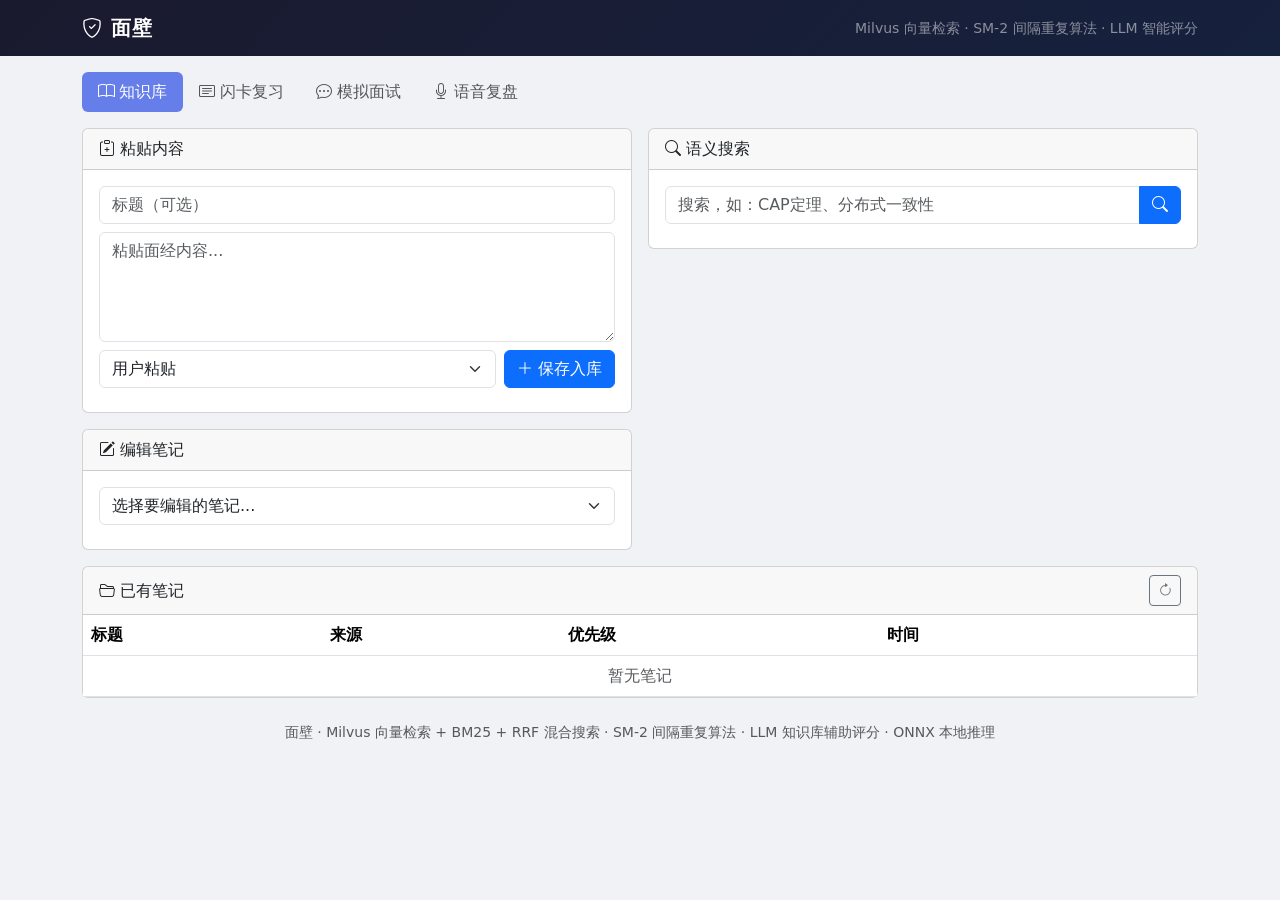
==== Agent-design-share/app/static/index.html @ 16f2e2cd "Add files via upload" ====
<!DOCTYPE html>
<html lang="zh" data-bs-theme="light">
<head>
<meta charset="UTF-8">
<meta name="viewport" content="width=device-width, initial-scale=1.0">
<title>面壁 - AI 面试修炼系统</title>
<link href="https://cdn.jsdelivr.net/npm/bootstrap@5.3.3/dist/css/bootstrap.min.css" rel="stylesheet">
<link href="https://cdn.jsdelivr.net/npm/bootstrap-icons@1.11.3/font/bootstrap-icons.css" rel="stylesheet">
<style>
body { background: #f0f2f5; }
.navbar-brand { font-weight: 700; letter-spacing: 1px; }
.tech-badge { font-size: 11px; font-family: 'SF Mono', 'Consolas', monospace; }
.score-bar { height: 6px; border-radius: 3px; background: #e9ecef; overflow: hidden; }
.score-fill { height: 100%; border-radius: 3px; transition: width .3s; }
.score-fill.hybrid { background: linear-gradient(90deg, #667eea, #764ba2); }
.score-fill.priority { background: #f093fb; }
.score-fill.final { background: linear-gradient(90deg, #11998e, #38ef7d); }
.chat-bubble { padding: 12px 16px; border-radius: 12px; margin: 8px 0; max-width: 85%; }
.bubble-interviewer { background: #e3f2fd; align-self: flex-start; border-bottom-left-radius: 2px; }
.bubble-candidate { background: #f1f8e9; align-self: flex-end; border-bottom-right-radius: 2px; }
.chat-area { display: flex; flex-direction: column; max-height: 400px; overflow-y: auto; }
.kb-ref-card { background: #fffde7; border-left: 3px solid #ffc107; }
.metric-card { text-align: center; padding: 16px; }
.metric-card .value { font-size: 28px; font-weight: 700; }
.metric-card .label { font-size: 12px; color: #888; }
.fc-card { border-left: 4px solid #667eea; }
.fade-in { animation: fadeIn .3s ease-in; }
@keyframes fadeIn { from{opacity:0;transform:translateY(8px)} to{opacity:1;transform:none} }
.priority-change { display: inline-block; padding: 2px 8px; border-radius: 4px; font-weight: 600; animation: pulse .5s; }
@keyframes pulse { 0%,100%{transform:scale(1)} 50%{transform:scale(1.15)} }
.nav-pills .nav-link { color: #555; }
.nav-pills .nav-link.active { background: #667eea; }
</style>
</head>
<body>

<nav class="navbar navbar-expand navbar-dark" style="background:linear-gradient(135deg,#1a1a2e,#16213e)">
  <div class="container">
    <span class="navbar-brand"><i class="bi bi-shield-check"></i> 面壁</span>
    <span class="text-white-50 small">Milvus 向量检索 · SM-2 间隔重复算法 · LLM 智能评分</span>
  </div>
</nav>

<div class="container mt-3">
<ul class="nav nav-pills mb-3" id="mainTabs">
  <li class="nav-item"><a class="nav-link active" data-bs-toggle="pill" href="#kb"><i class="bi bi-book"></i> 知识库</a></li>
  <li class="nav-item"><a class="nav-link" data-bs-toggle="pill" href="#fc"><i class="bi bi-card-text"></i> 闪卡复习</a></li>
  <li class="nav-item"><a class="nav-link" data-bs-toggle="pill" href="#iv"><i class="bi bi-chat-dots"></i> 模拟面试</a></li>
  <li class="nav-item"><a class="nav-link" data-bs-toggle="pill" href="#sp"><i class="bi bi-mic"></i> 语音复盘</a></li>
</ul>

<div class="tab-content">

<!-- ══════ 知识库 Tab ══════ -->
<div class="tab-pane fade show active" id="kb">
  <div class="row g-3">
    <div class="col-md-6">
      <div class="card">
        <div class="card-header"><i class="bi bi-clipboard-plus"></i> 粘贴内容</div>
        <div class="card-body">
          <input class="form-control mb-2" id="kb-title" placeholder="标题（可选）">
          <textarea class="form-control mb-2" id="kb-content" rows="4" placeholder="粘贴面经内容..."></textarea>
          <div class="row g-2">
            <div class="col">
              <select class="form-select" id="kb-source">
                <option value="用户粘贴">用户粘贴</option><option value="小红书">小红书</option>
                <option value="脉脉">脉脉</option><option value="自己总结">自己总结</option>
              </select>
            </div>
            <div class="col-auto"><button class="btn btn-primary" onclick="pasteContent()"><i class="bi bi-plus-lg"></i> 保存入库</button></div>
          </div>
          <div id="kb-paste-msg" class="mt-2"></div>
        </div>
      </div>

      <div class="card mt-3">
        <div class="card-header"><i class="bi bi-pencil-square"></i> 编辑笔记</div>
        <div class="card-body">
          <select class="form-select mb-2" id="kb-edit-select" onchange="loadFileForEdit()"></select>
          <textarea class="form-control mb-2" id="kb-edit-content" rows="4" placeholder="选择笔记后显示内容" style="display:none"></textarea>
          <button class="btn btn-primary btn-sm" id="kb-edit-btn" style="display:none" onclick="saveEdit()"><i class="bi bi-save"></i> 保存修改</button>
          <div id="kb-edit-msg" class="mt-1"></div>
        </div>
      </div>
    </div>

    <div class="col-md-6">
      <div class="card">
        <div class="card-header"><i class="bi bi-search"></i> 语义搜索</div>
        <div class="card-body">
          <div class="input-group mb-2">
            <input class="form-control" id="kb-query" placeholder="搜索，如：CAP定理、分布式一致性">
            <button class="btn btn-primary" onclick="searchKB()"><i class="bi bi-search"></i></button>
          </div>
          <div id="kb-search-meta" class="small text-muted mb-2" style="display:none"></div>
          <div id="kb-search-results"></div>
        </div>
      </div>
    </div>

    <div class="col-12">
      <div class="card">
        <div class="card-header d-flex justify-content-between align-items-center">
          <span><i class="bi bi-folder2-open"></i> 已有笔记</span>
          <button class="btn btn-sm btn-outline-secondary" onclick="listKB()"><i class="bi bi-arrow-clockwise"></i></button>
        </div>
        <div class="card-body p-0">
          <div class="table-responsive"><table class="table table-hover mb-0" id="kb-table">
            <thead><tr><th>标题</th><th>来源</th><th>优先级</th><th>时间</th><th></th></tr></thead>
            <tbody id="kb-list"></tbody>
          </table></div>
        </div>
      </div>
    </div>
  </div>
</div>

<!-- ══════ 闪卡 Tab ══════ -->
<div class="tab-pane fade" id="fc">
  <div class="row g-3 mb-3">
    <div class="col-md-3"><div class="card metric-card"><div class="value" id="fc-total">-</div><div class="label">总卡数</div></div></div>
    <div class="col-md-3"><div class="card metric-card"><div class="value text-primary" id="fc-learning">-</div><div class="label">学习中</div></div></div>
    <div class="col-md-3"><div class="card metric-card"><div class="value text-warning" id="fc-due-count">-</div><div class="label">今日到期</div></div></div>
    <div class="col-md-3"><div class="card metric-card"><div class="value text-success" id="fc-retired">-</div><div class="label">已掌握</div></div></div>
  </div>

  <div class="row g-3">
    <div class="col-md-5">
      <div class="card mb-3">
        <div class="card-header"><i class="bi bi-plus-circle"></i> 手动创建</div>
        <div class="card-body">
          <input class="form-control mb-2" id="fc-q" placeholder="问题">
          <input class="form-control mb-2" id="fc-a" placeholder="答案">
          <div class="row g-2">
            <div class="col"><input class="form-control" id="fc-col" placeholder="集合（默认 General）"></div>
            <div class="col-auto"><button class="btn btn-primary" onclick="createCard()">创建</button></div>
          </div>
        </div>
      </div>
      <div class="card mb-3">
        <div class="card-header"><i class="bi bi-arrow-left-right"></i> 导入/导出</div>
        <div class="card-body py-2">
          <a href="/api/flashcards/export" class="btn btn-sm btn-outline-secondary"><i class="bi bi-download"></i> 导出CSV</a>
        </div>
      </div>
      <div class="card">
        <div class="card-header"><i class="bi bi-stars"></i> AI 从知识库生成 <span class="badge bg-info tech-badge">知识库 → LLM → 闪卡</span></div>
        <div class="card-body">
          <div class="input-group mb-2">
            <input class="form-control" id="fc-ai-topic" placeholder="输入主题，如：Redis持久化、CAP定理">
            <button class="btn btn-success" onclick="aiGenCards()"><i class="bi bi-stars"></i> 生成</button>
          </div>
          <div id="fc-ai-result"></div>
        </div>
      </div>
    </div>

    <div class="col-md-7">
      <div class="card">
        <div class="card-header d-flex justify-content-between">
          <span><i class="bi bi-clock-history"></i> 今日复习</span>
          <button class="btn btn-sm btn-outline-primary" onclick="loadDue()"><i class="bi bi-arrow-clockwise"></i> 刷新</button>
        </div>
        <div class="card-body" id="fc-due-list">
          <p class="text-muted">点击刷新加载到期闪卡</p>
        </div>
      </div>
    </div>
  </div>
</div>

<!-- ══════ 面试 Tab ══════ -->
<div class="tab-pane fade" id="iv">
  <div id="iv-setup" class="card mb-3">
    <div class="card-header"><i class="bi bi-play-circle"></i> 开始面试</div>
    <div class="card-body">
      <div class="row g-2">
        <div class="col-md-3">
          <select class="form-select" id="iv-type">
            <option value="tech">技术面试</option>
            <option value="behavior">行为面试</option>
            <option value="system_design">系统设计</option>
          </select>
        </div>
        <div class="col-md-4"><input class="form-control" id="iv-job" placeholder="目标岗位（可选）"></div>
        <div class="col-md-3"><input class="form-control" id="iv-company" placeholder="目标公司（可选）"></div>
        <div class="col-md-2"><button class="btn btn-primary w-100" onclick="startIV()"><i class="bi bi-play-fill"></i> 开始</button></div>
      </div>
    </div>
  </div>

  <div id="iv-session" style="display:none">
    <div class="card mb-3">
      <div class="card-header d-flex justify-content-between align-items-center">
        <span><i class="bi bi-chat-dots"></i> 面试进行中</span>
        <button class="btn btn-sm btn-outline-danger" onclick="endIV()"><i class="bi bi-stop-fill"></i> 结束面试</button>
      </div>
      <div class="card-body">
        <div class="chat-area" id="iv-chat"></div>

        <div id="iv-kb-refs" class="mt-2"></div>

        <div id="iv-eval-bar" class="mt-2" style="display:none">
          <div class="d-flex align-items-center gap-3 p-2 bg-light rounded">
            <span class="badge bg-primary fs-6" id="iv-score-badge">-/5</span>
            <small id="iv-eval-text" class="text-muted flex-grow-1"></small>
          </div>
        </div>

        <div class="input-group mt-3">
          <textarea class="form-control" id="iv-answer" rows="2" placeholder="输入你的回答...（Shift+Enter换行）" onkeydown="if(event.key==='Enter'&&!event.shiftKey&&!event.isComposing){event.preventDefault();submitIV()}"></textarea>
          <button class="btn btn-primary" id="iv-send-btn" onclick="submitIV()"><i class="bi bi-send"></i></button>
        </div>
      </div>
    </div>
  </div>

  <div class="card">
    <div class="card-header d-flex justify-content-between">
      <span><i class="bi bi-journal-text"></i> 历史面试</span>
      <button class="btn btn-sm btn-outline-secondary" onclick="loadSessions()"><i class="bi bi-arrow-clockwise"></i></button>
    </div>
    <div class="card-body p-0"><div class="table-responsive"><table class="table table-hover mb-0">
      <thead><tr><th>类型</th><th>岗位</th><th>题数</th><th>均分</th><th>状态</th><th>时间</th><th></th></tr></thead>
      <tbody id="iv-sessions"></tbody>
    </table></div></div>
  </div>

  <!-- 面试复盘详情弹窗 -->
  <div class="modal fade" id="reviewModal" tabindex="-1">
    <div class="modal-dialog modal-lg modal-dialog-scrollable">
      <div class="modal-content">
        <div class="modal-header">
          <h5 class="modal-title"><i class="bi bi-clipboard-data"></i> 面试复盘</h5>
          <button type="button" class="btn-close" data-bs-dismiss="modal"></button>
        </div>
        <div class="modal-body" id="review-body"></div>
      </div>
    </div>
  </div>
</div>

<!-- ══════ 语音 Tab ══════ -->
<div class="tab-pane fade" id="sp">
  <div class="row g-3">
    <div class="col-md-6">
      <div class="card">
        <div class="card-header"><i class="bi bi-mic"></i> 语音转文字 <span class="badge bg-secondary tech-badge">SenseVoice / faster-whisper 本地CPU</span></div>
        <div class="card-body">
          <input type="file" class="form-control mb-2" id="sp-file" accept=".wav,.mp3,.m4a,.flac,.ogg,.webm">
          <button class="btn btn-primary" onclick="transcribe()"><i class="bi bi-soundwave"></i> 转写</button>
          <div id="sp-result" class="mt-2"></div>
          <button class="btn btn-outline-success btn-sm mt-2" id="sp-save-btn" style="display:none" onclick="saveTranscriptToKB()">
            <i class="bi bi-database-add"></i> 存入知识库（作为面试信号）
          </button>
          <div id="sp-save-msg" class="mt-1"></div>
        </div>
      </div>
    </div>
    <div class="col-md-6">
      <div class="card">
        <div class="card-header"><i class="bi bi-clipboard-data"></i> 面试复盘分析 <span class="badge bg-secondary tech-badge">LLM Summarize</span></div>
        <div class="card-body">
          <textarea class="form-control mb-2" id="sp-text" rows="4" placeholder="粘贴面试文字内容或转写结果..."></textarea>
          <button class="btn btn-primary" onclick="analyze()"><i class="bi bi-stars"></i> AI 分析</button>
          <div id="sp-analysis" class="mt-2"></div>
        </div>
      </div>
    </div>
  </div>
</div>

</div><!-- tab-content -->
</div><!-- container -->

<footer class="text-center text-muted py-4 small">
  面壁 &middot; Milvus 向量检索 + BM25 + RRF 混合搜索 &middot; SM-2 间隔重复算法 &middot; LLM 知识库辅助评分 &middot; ONNX 本地推理
</footer>

<script src="https://cdn.jsdelivr.net/npm/bootstrap@5.3.3/dist/js/bootstrap.bundle.min.js"></script>
<script>
const API = '';

async function api(path, opts = {}) {
  try {
    const r = await fetch(API + path, opts);
    return await r.json();
  } catch(e) { return {ok:false, error:e.message}; }
}
function post(path, body) {
  return api(path, {method:'POST', headers:{'Content-Type':'application/json'}, body:JSON.stringify(body)});
}

// ── 知识库 ─────────────────────────────────────────────

async function pasteContent() {
  const content = document.getElementById('kb-content').value;
  if (!content) return;
  const r = await post('/api/knowledge/paste', {
    title: document.getElementById('kb-title').value || null,
    content, source_tag: document.getElementById('kb-source').value
  });
  document.getElementById('kb-paste-msg').innerHTML = r.status === 'saved'
    ? `<div class="alert alert-success py-1 fade-in"><i class="bi bi-check-circle"></i> 已保存: ${r.filename}</div>` : '';
  document.getElementById('kb-content').value = '';
  document.getElementById('kb-title').value = '';
  listKB();
}

async function searchKB() {
  const q = document.getElementById('kb-query').value;
  if (!q) return;
  const r = await post('/api/knowledge/search', {query:q, top_k:5});
  // 显示搜索引擎信息
  const meta = document.getElementById('kb-search-meta');
  meta.style.display = 'block';
  meta.innerHTML = `<span class="badge bg-info tech-badge">${r.engine || 'Memsearch'}</span>
    <span class="badge bg-secondary tech-badge">${r.method || 'Hybrid'}</span>
    <span class="badge bg-success tech-badge"><i class="bi bi-lightning"></i> ${r.search_ms || '?'}ms 本地向量化，零API调用</span>
    <span class="text-muted ms-2">${r.count || 0} 条结果</span>`;

  const el = document.getElementById('kb-search-results');
  if (!r.results || !r.results.length) { el.innerHTML = '<p class="text-muted">无结果</p>'; return; }

  el.innerHTML = r.results.map((item, i) => {
    const kwBadge = item.keyword_match
      ? '<span class="badge bg-success tech-badge">关键词命中</span>'
      : '<span class="badge bg-danger tech-badge">关键词无命中 - 纯语义召回</span>';
    return `
    <div class="card mb-2 fade-in" style="animation-delay:${i*0.05}s">
      <div class="card-body py-2">
        <div class="d-flex justify-content-between align-items-start">
          <div>
            <strong>${i+1}. ${item.heading || '未分类'}</strong>
            <span class="text-muted small ms-2">${(item.source||'').split('/').pop()}</span>
            ${kwBadge}
          </div>
          <span class="badge bg-success fs-6">${item.final_score}</span>
        </div>
        <div class="row mt-2 g-1">
          <div class="col-4">
            <div class="small text-muted">Hybrid (Vector+BM25+RRF)</div>
            <div class="score-bar"><div class="score-fill hybrid" style="width:${Math.min(item.hybrid_score*3000,100)}%"></div></div>
            <div class="small fw-bold">${item.hybrid_score}</div>
          </div>
          <div class="col-4">
            <div class="small text-muted">Priority Boost (用户反馈)</div>
            <div class="score-bar"><div class="score-fill priority" style="width:${(item.priority||2)/5*100}%"></div></div>
            <div class="small fw-bold">&times;${item.priority_boost} <span class="text-muted">(P=${item.priority})</span></div>
          </div>
          <div class="col-4">
            <div class="small text-muted">Final Score</div>
            <div class="score-bar"><div class="score-fill final" style="width:${Math.min(item.final_score*3000,100)}%"></div></div>
            <div class="small fw-bold">${item.final_score}</div>
          </div>
        </div>
        <div class="small text-muted mt-2" style="max-height:60px;overflow:hidden">${(item.content||'').substring(0,200)}</div>
        <div class="d-flex justify-content-end gap-1 mt-1">
          <button class="btn btn-sm btn-outline-success py-0" onclick="kbFeedback('${item.chunk_hash}',true,this)"><i class="bi bi-hand-thumbs-up"></i> 有用</button>
          <button class="btn btn-sm btn-outline-danger py-0" onclick="kbFeedback('${item.chunk_hash}',false,this)"><i class="bi bi-hand-thumbs-down"></i> 没用</button>
        </div>
      </div>
    </div>`;
  }).join('');
}

async function listKB() {
  const r = await api('/api/knowledge/list');
  const el = document.getElementById('kb-list');
  populateEditSelect(r.items);
  if (!r.items || !r.items.length) { el.innerHTML = '<tr><td colspan="5" class="text-muted text-center">暂无笔记</td></tr>'; return; }
  el.innerHTML = r.items.map(f => `
    <tr>
      <td><strong>${f.title}</strong></td>
      <td><span class="badge bg-light text-dark">${f.source_tag}</span></td>
      <td><span class="badge bg-${f.priority>=3?'success':f.priority>=2?'warning':'secondary'}">${f.priority}</span></td>
      <td class="small text-muted">${f.created_at}</td>
      <td><button class="btn btn-sm btn-outline-danger" onclick="deleteKB('${f.filename}')"><i class="bi bi-trash"></i></button></td>
    </tr>
  `).join('');
}

async function deleteKB(fn) {
  if (!confirm('确定删除？')) return;
  await api('/api/knowledge/file/'+encodeURIComponent(fn), {method:'DELETE'});
  listKB();
}

async function kbFeedback(hash, helpful, btn) {
  const r = await post('/api/knowledge/feedback', {chunk_hash:hash, helpful});
  const card = btn.closest('.card-body');
  const color = helpful ? '#2ecc71' : '#e74c3c';
  const arrow = helpful ? '&uarr;' : '&darr;';
  if (r.status === 'updated') {
    card.insertAdjacentHTML('beforeend',
      `<div class="priority-change small mt-1" style="color:${color}">${arrow} 优先级: ${r.old_priority} &rarr; ${r.new_priority}</div>`);
  }
  btn.parentElement.querySelectorAll('button').forEach(b => b.disabled = true);
}

async function loadFileForEdit() {
  const fn = document.getElementById('kb-edit-select').value;
  if (!fn) { document.getElementById('kb-edit-content').style.display='none'; document.getElementById('kb-edit-btn').style.display='none'; return; }
  const r = await api('/api/knowledge/file/'+encodeURIComponent(fn));
  document.getElementById('kb-edit-content').value = r.content || '';
  document.getElementById('kb-edit-content').style.display = '';
  document.getElementById('kb-edit-btn').style.display = '';
}
async function saveEdit() {
  const fn = document.getElementById('kb-edit-select').value;
  if (!fn) return;
  const content = document.getElementById('kb-edit-content').value;
  // 提取正文部分（---后面的内容）
  const parts = content.split('---\n\n');
  const body = parts.length > 1 ? parts.slice(1).join('---\n\n') : content;
  const r = await api('/api/knowledge/file/'+encodeURIComponent(fn), {
    method:'PUT', headers:{'Content-Type':'application/json'}, body:JSON.stringify({content:body})
  });
  document.getElementById('kb-edit-msg').innerHTML = r.status==='updated'
    ? '<div class="alert alert-success py-1 small fade-in"><i class="bi bi-check-circle"></i> 已保存</div>' : '';
}
function populateEditSelect(items) {
  const sel = document.getElementById('kb-edit-select');
  sel.innerHTML = '<option value="">选择要编辑的笔记...</option>' + (items||[]).map(f => `<option value="${f.filename}">${f.title}</option>`).join('');
}

// ── 闪卡 ───────────────────────────────────────────────

async function loadFcStats() {
  const r = await api('/api/flashcards/stats');
  document.getElementById('fc-total').textContent = r.total || 0;
  document.getElementById('fc-learning').textContent = r.learning || 0;
  document.getElementById('fc-retired').textContent = r.retired || 0;
  document.getElementById('fc-due-count').textContent = r.due_now || 0;
}

async function createCard() {
  const q = document.getElementById('fc-q').value, a = document.getElementById('fc-a').value;
  if (!q || !a) return alert('请填写问题和答案');
  await post('/api/flashcards/cards', {question:q, answer:a, collection:document.getElementById('fc-col').value||'General'});
  document.getElementById('fc-q').value = '';
  document.getElementById('fc-a').value = '';
  loadFcStats(); loadDue();
}

async function loadDue() {
  const r = await api('/api/flashcards/cards/due');
  const el = document.getElementById('fc-due-list');
  loadFcStats();
  if (!r.cards || !r.cards.length) { el.innerHTML = '<div class="text-center text-muted py-3"><i class="bi bi-emoji-smile"></i> 今日无到期闪卡</div>'; return; }
  el.innerHTML = r.cards.map(c => {
    const intervals = {easy:'7天后', good:'3天后', hard:'明天'};
    return `
    <div class="card fc-card mb-2 fade-in">
      <div class="card-body py-2">
        <div class="fw-bold mb-1"><i class="bi bi-question-circle"></i> ${c.question}</div>
        <div id="ans-${c.id}" style="display:none" class="alert alert-light py-1 mb-2"><i class="bi bi-lightbulb"></i> ${c.answer}</div>
        <div class="d-flex gap-2 align-items-center">
          <button class="btn btn-sm btn-outline-secondary" onclick="document.getElementById('ans-${c.id}').style.display=document.getElementById('ans-${c.id}').style.display==='none'?'block':'none'">
            <i class="bi bi-eye"></i> 答案
          </button>
          <button class="btn btn-sm btn-success" onclick="rateCard('${c.id}','easy',this)">
            Easy <span class="text-muted small">(${intervals.easy})</span>
          </button>
          <button class="btn btn-sm btn-primary" onclick="rateCard('${c.id}','good',this)">
            Good <span class="text-muted small">(${intervals.good})</span>
          </button>
          <button class="btn btn-sm btn-danger" onclick="rateCard('${c.id}','hard',this)">
            Hard <span class="text-muted small">(${intervals.hard})</span>
          </button>
          <span class="small text-muted ms-auto">连续easy: ${c.ease_streak}/3</span>
        </div>
      </div>
    </div>`;
  }).join('');
}

async function rateCard(id, rating, btn) {
  await post(`/api/flashcards/cards/${id}/rate`, {card_id:id, rating});
  btn.closest('.fc-card').style.opacity = '0.3';
  setTimeout(() => loadDue(), 300);
}

// ── 面试 ───────────────────────────────────────────────

let sessionId = null;

let ivLoading = false;
async function startIV() {
  if (ivLoading) return;
  ivLoading = true;
  const r = await post('/api/interview/start', {
    interview_type: document.getElementById('iv-type').value,
    job_title: document.getElementById('iv-job').value || null,
    company: document.getElementById('iv-company').value || null,
  });
  if (!r.ok) { ivLoading = false; return alert('启动失败: '+(r.error||'')); }
  sessionId = r.session_id;
  document.getElementById('iv-setup').style.display = 'none';
  document.getElementById('iv-session').style.display = 'block';
  document.getElementById('iv-chat').innerHTML = '';
  addBubble('interviewer', r.question);
}

function addBubble(role, text) {
  const chat = document.getElementById('iv-chat');
  const cls = role==='interviewer' ? 'bubble-interviewer' : 'bubble-candidate';
  const icon = role==='interviewer' ? 'bi-person-badge' : 'bi-person';
  chat.innerHTML += `<div class="chat-bubble ${cls} fade-in"><i class="bi ${icon} me-1"></i>${text}</div>`;
  chat.scrollTop = chat.scrollHeight;
}

let submitLoading = false;
async function submitIV() {
  const answer = document.getElementById('iv-answer').value.trim();
  if (!answer || !sessionId || submitLoading) return;
  submitLoading = true;
  document.getElementById('iv-send-btn').disabled = true;
  addBubble('candidate', answer);
  document.getElementById('iv-answer').value = '';

  const r = await post('/api/interview/answer', {session_id:sessionId, user_answer:answer});
  submitLoading = false;
  document.getElementById('iv-send-btn').disabled = false;
  if (!r.ok) { addBubble('interviewer', '(错误: '+r.error+')'); return; }

  addBubble('interviewer', r.question);

  // 评分展示
  if (r.evaluation) {
    const ev = r.evaluation;
    document.getElementById('iv-eval-bar').style.display = 'block';
    document.getElementById('iv-score-badge').textContent = ev.score + '/5';
    document.getElementById('iv-score-badge').className = 'badge fs-6 bg-' + (ev.score>=4?'success':ev.score>=3?'primary':ev.score>=2?'warning':'danger');
    document.getElementById('iv-eval-text').textContent = ev.feedback;

    // 知识库参考
    const refs = document.getElementById('iv-kb-refs');
    if (ev.knowledge_base && ev.knowledge_base.length) {
      refs.innerHTML = `<div class="small fw-bold text-muted mb-1"><i class="bi bi-database"></i> AI 从你的知识库找到了以下内容辅助评分：</div>` +
        ev.knowledge_base.map(k => `
          <div class="card kb-ref-card mb-1">
            <div class="card-body py-1 px-2 d-flex justify-content-between align-items-center">
              <span class="small"><strong>${k.heading}</strong>: ${k.snippet}</span>
              <span>
                <button class="btn btn-sm btn-outline-success py-0" onclick="feedbackKB('${k.chunk_hash}',true,this)"><i class="bi bi-hand-thumbs-up"></i></button>
                <button class="btn btn-sm btn-outline-danger py-0" onclick="feedbackKB('${k.chunk_hash}',false,this)"><i class="bi bi-hand-thumbs-down"></i></button>
              </span>
            </div>
          </div>
        `).join('');
    } else { refs.innerHTML = ''; }
  }
}

async function feedbackKB(hash, helpful, btn) {
  const r = await post('/api/interview/feedback', {session_id:sessionId, chunk_hash:hash, helpful});
  const pu = r.priority_update || {};
  const card = btn.closest('.kb-ref-card');
  const arrow = helpful ? '&uarr;' : '&darr;';
  const color = helpful ? '#2ecc71' : '#e74c3c';
  card.insertAdjacentHTML('beforeend',
    `<div class="priority-change small" style="color:${color}">${arrow} 优先级: ${pu.old_priority||'?'} &rarr; ${pu.new_priority||'?'}</div>`
  );
  btn.parentElement.querySelectorAll('button').forEach(b => b.disabled = true);
}

async function endIV() {
  if (!sessionId) return;
  const r = await post(`/api/interview/end/${sessionId}`, {});
  document.getElementById('iv-setup').style.display = '';
  document.getElementById('iv-session').style.display = 'none';
  document.getElementById('iv-eval-bar').style.display = 'none';
  sessionId = null;
  ivLoading = false;
  // 用 modal 展示总结，而不是 alert
  let endHtml = '';
  if (r.summary) endHtml += `<div class="alert alert-info"><strong>面试总结:</strong><pre style="white-space:pre-wrap;font-family:inherit">${r.summary}</pre></div>`;
  if (r.saved_to_kb) endHtml += `<div class="alert alert-success"><i class="bi bi-database-check"></i> 面试信号已自动存入知识库 (优先级4)，下次搜索即可召回面试官的问题</div>`;
  if (r.stats) endHtml += `<div class="text-muted small">共 ${r.stats.questions} 题，均分 ${r.stats.average_score}/5</div>`;
  document.getElementById('review-body').innerHTML = endHtml || '<p>面试已结束</p>';
  new bootstrap.Modal(document.getElementById('reviewModal')).show();
  loadSessions();
}

async function loadSessions() {
  const r = await api('/api/interview/sessions');
  const el = document.getElementById('iv-sessions');
  if (!r.sessions || !r.sessions.length) { el.innerHTML = '<tr><td colspan="7" class="text-muted text-center">暂无历史</td></tr>'; return; }
  // 过滤掉0题的僵尸会话
  const valid = r.sessions.filter(s => s.questions > 0 || s.finished);
  if (!valid.length) { el.innerHTML = '<tr><td colspan="7" class="text-muted text-center">暂无历史</td></tr>'; return; }
  el.innerHTML = valid.map(s => `
    <tr>
      <td><span class="badge bg-${s.type==='tech'?'primary':s.type==='behavior'?'info':'success'}">${s.type}</span></td>
      <td>${s.job_title||'-'}</td>
      <td>${s.questions}</td>
      <td><strong>${s.average_score}</strong>/5</td>
      <td><span class="badge bg-${s.finished?'success':'warning'}">${s.finished?'已结束':'进行中'}</span></td>
      <td class="small text-muted">${new Date(s.created_at).toLocaleString()}</td>
      <td>${s.finished ? `<button class="btn btn-sm btn-outline-primary" onclick="viewSession('${s.session_id}')"><i class="bi bi-eye"></i> 复盘</button>` : `<button class="btn btn-sm btn-outline-secondary" onclick="resumeSession('${s.session_id}')"><i class="bi bi-play"></i> 继续</button>`}</td>
    </tr>
  `).join('');
}

async function viewSession(sid) {
  const r = await api(`/api/interview/session/${sid}`);
  if (!r.ok) return alert('加载失败');
  const s = r.session;
  const msgs = r.messages || [];

  let html = `
    <div class="d-flex gap-3 mb-3">
      <div class="metric-card flex-fill card"><div class="value">${s.average_score}</div><div class="label">均分/5</div></div>
      <div class="metric-card flex-fill card"><div class="value">${s.questions_asked}</div><div class="label">问题数</div></div>
      <div class="metric-card flex-fill card"><div class="value">${s.type}</div><div class="label">面试类型</div></div>
    </div>`;

  // 对话记录 + 逐题评分
  let qIdx = 0;
  html += '<h6>对话记录与逐题评分</h6>';
  for (let i = 0; i < msgs.length; i++) {
    const m = msgs[i];
    if (m.role === 'interviewer') {
      html += `<div class="chat-bubble bubble-interviewer"><i class="bi bi-person-badge me-1"></i><strong>面试官:</strong> ${m.content}</div>`;
    } else if (m.role === 'candidate') {
      html += `<div class="chat-bubble bubble-candidate"><i class="bi bi-person me-1"></i><strong>你:</strong> ${m.content}</div>`;
      // 找对应的评分
      if (s.scores && s.scores[qIdx]) {
        const sc = s.scores[qIdx];
        const scoreColor = sc.score >= 4 ? 'success' : sc.score >= 3 ? 'primary' : sc.score >= 2 ? 'warning' : 'danger';
        let kbHtml = '';
        if (sc.kb_refs && sc.kb_refs.length) {
          kbHtml = `<div class="mt-1"><i class="bi bi-database"></i> <strong>知识库来源:</strong> ` +
            sc.kb_refs.map(k => `<span class="badge bg-warning text-dark me-1">${k.heading || k.source}</span>`).join('') + '</div>';
        }
        html += `<div class="alert alert-light py-2 small">
          <span class="badge bg-${scoreColor} me-2">${sc.score}/5</span>
          <strong>优点:</strong> ${sc.strengths || '-'} &nbsp;|&nbsp; <strong>不足:</strong> ${sc.gaps || '-'}
          ${kbHtml}
        </div>`;
        qIdx++;
      }
    }
  }

  // 总结
  if (s.summary) {
    html += `<div class="card mt-3"><div class="card-header"><i class="bi bi-clipboard-check"></i> 面试总结</div><div class="card-body"><pre style="white-space:pre-wrap;font-family:inherit">${s.summary}</pre></div></div>`;
  }

  document.getElementById('review-body').innerHTML = html;
  new bootstrap.Modal(document.getElementById('reviewModal')).show();
}

async function resumeSession(sid) {
  const r = await api(`/api/interview/session/${sid}`);
  if (!r.ok) return;
  sessionId = sid;
  document.getElementById('iv-setup').style.display = 'none';
  document.getElementById('iv-session').style.display = 'block';
  document.getElementById('iv-chat').innerHTML = '';
  (r.messages || []).forEach(m => {
    addBubble(m.role === 'interviewer' ? 'interviewer' : 'candidate', m.content);
  });
}

async function aiGenCards() {
  const topic = document.getElementById('fc-ai-topic').value;
  if (!topic) return alert('请输入主题');
  const el = document.getElementById('fc-ai-result');
  el.innerHTML = '<div class="d-flex align-items-center gap-2"><div class="spinner-border spinner-border-sm"></div> 搜索知识库 → LLM 生成中...</div>';
  const r = await post('/api/flashcards/ai-generate', {topic, count:5});
  if (r.ok) {
    el.innerHTML = `<div class="alert alert-success py-2 fade-in">
      <i class="bi bi-check-circle"></i> 从知识库 ${r.kb_sources} 条内容中生成了 <strong>${r.generated}</strong> 张闪卡
    </div>` + r.cards.map(c => `<div class="small border-start border-3 border-success ps-2 mb-1"><strong>Q:</strong> ${c.question}<br><strong>A:</strong> ${c.answer}</div>`).join('');
    loadFcStats(); loadDue();
  } else {
    el.innerHTML = `<div class="alert alert-danger py-2">${r.error || r.detail || JSON.stringify(r)}</div>`;
  }
}

// ── 语音 ───────────────────────────────────────────────

async function transcribe() {
  const file = document.getElementById('sp-file').files[0];
  if (!file) return alert('请选择音频文件');
  document.getElementById('sp-result').innerHTML = '<div class="spinner-border spinner-border-sm"></div> 转写中...';
  const fd = new FormData(); fd.append('file', file);
  const r = await api('/api/speech/transcribe', {method:'POST', body:fd});
  if (r.ok) {
    document.getElementById('sp-result').innerHTML = `<div class="alert alert-success">${r.transcript}</div>`;
    document.getElementById('sp-text').value = r.transcript;
    document.getElementById('sp-save-btn').style.display = '';
  } else {
    document.getElementById('sp-result').innerHTML = `<div class="alert alert-danger">${r.error}</div>`;
  }
}

async function saveTranscriptToKB() {
  const text = document.getElementById('sp-text').value;
  if (!text) return;
  const r = await post('/api/speech/save-to-kb', {text, interview_type:'tech'});
  document.getElementById('sp-save-msg').innerHTML = r.ok
    ? `<div class="alert alert-success py-1 small fade-in"><i class="bi bi-check-circle"></i> ${r.message}</div>`
    : `<div class="alert alert-danger py-1 small">${r.error||''}</div>`;
}

async function analyze() {
  const text = document.getElementById('sp-text').value;
  if (!text) return alert('请输入内容');
  document.getElementById('sp-analysis').innerHTML = '<div class="spinner-border spinner-border-sm"></div> 分析中...';
  const r = await post('/api/speech/analyze', {text, interview_type:'tech'});
  if (r.ok) {
    let html = `<div class="alert alert-info"><strong>总结:</strong><br>${r.summary}</div>`;
    if (r.weak_points && r.weak_points.length)
      html += `<div class="alert alert-warning"><strong>弱点:</strong><ul>${r.weak_points.map(w=>'<li>'+w+'</li>').join('')}</ul></div>`;
    if (r.flashcard_drafts && r.flashcard_drafts.length)
      html += `<div class="alert alert-light"><strong>闪卡草稿:</strong><ul>${r.flashcard_drafts.map(f=>'<li>'+f.question+'</li>').join('')}</ul></div>`;
    document.getElementById('sp-analysis').innerHTML = html;
  } else {
    document.getElementById('sp-analysis').innerHTML = `<div class="alert alert-danger">${r.error||JSON.stringify(r)}</div>`;
  }
}

// ── 初始化 ─────────────────────────────────────────────
listKB(); loadFcStats(); loadSessions();
</script>
</body>
</html>
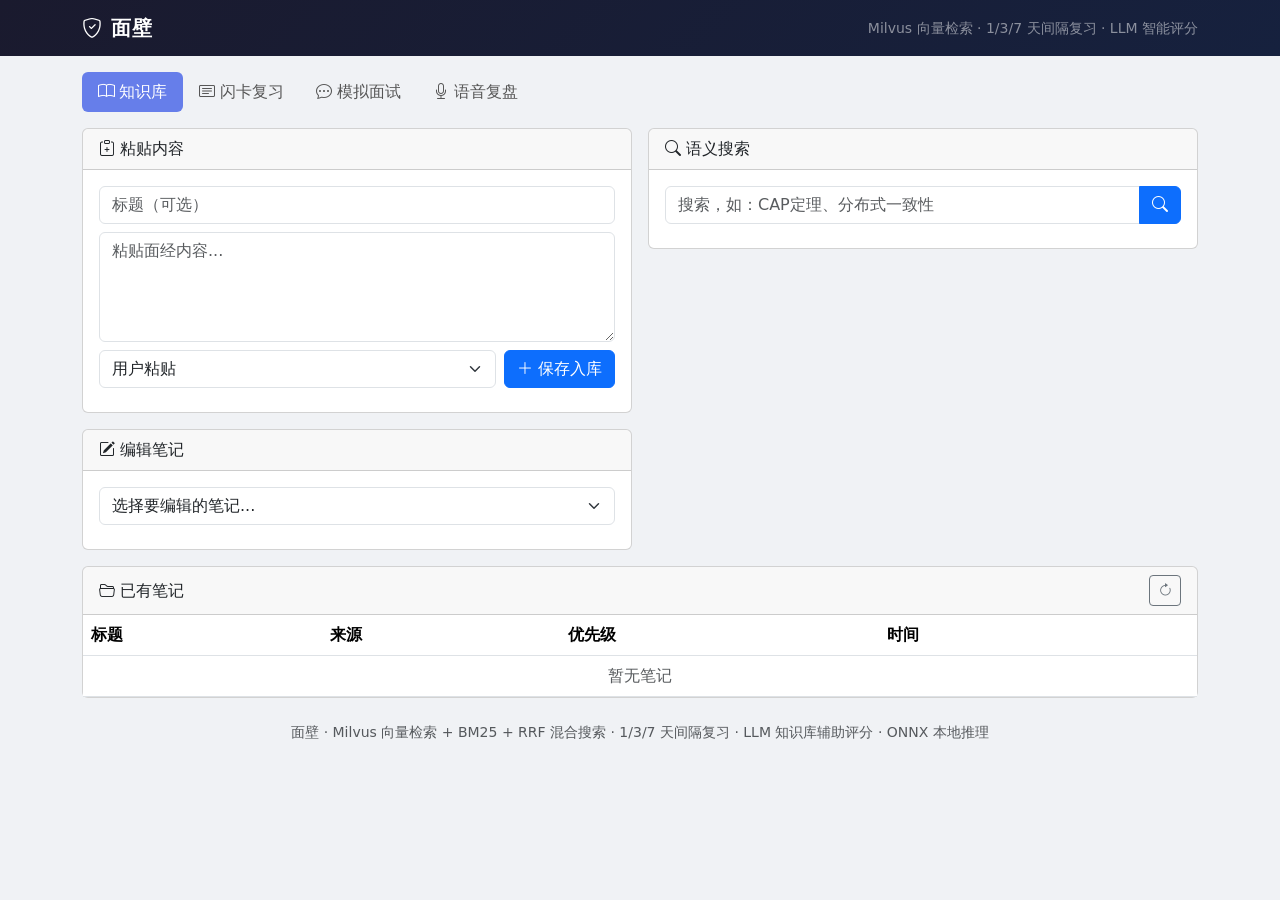
==== commit 0c10b5b0: "fix: improve demo setup and interview scoring" ====
--- a/Agent-design-share/app/static/index.html
+++ b/Agent-design-share/app/static/index.html
@@ -37,7 +37,7 @@
 <nav class="navbar navbar-expand navbar-dark" style="background:linear-gradient(135deg,#1a1a2e,#16213e)">
   <div class="container">
     <span class="navbar-brand"><i class="bi bi-shield-check"></i> 面壁</span>
-    <span class="text-white-50 small">Milvus 向量检索 · SM-2 间隔重复算法 · LLM 智能评分</span>
+    <span class="text-white-50 small">Milvus 向量检索 · 1/3/7 天间隔复习 · LLM 智能评分</span>
   </div>
 </nav>
 
@@ -274,7 +274,7 @@
 </div><!-- container -->
 
 <footer class="text-center text-muted py-4 small">
-  面壁 &middot; Milvus 向量检索 + BM25 + RRF 混合搜索 &middot; SM-2 间隔重复算法 &middot; LLM 知识库辅助评分 &middot; ONNX 本地推理
+  面壁 &middot; Milvus 向量检索 + BM25 + RRF 混合搜索 &middot; 1/3/7 天间隔复习 &middot; LLM 知识库辅助评分 &middot; ONNX 本地推理
 </footer>
 
 <script src="https://cdn.jsdelivr.net/npm/bootstrap@5.3.3/dist/js/bootstrap.bundle.min.js"></script>
@@ -486,6 +486,16 @@
 let sessionId = null;
 
 let ivLoading = false;
+
+function interviewScoreLabel(score) {
+  return typeof score === 'number' && score >= 1 && score <= 5 ? `${score}/5` : '无法评估';
+}
+
+function interviewScoreColor(score) {
+  if (interviewScoreLabel(score) === '无法评估') return 'secondary';
+  return score >= 4 ? 'success' : score >= 3 ? 'primary' : score >= 2 ? 'warning' : 'danger';
+}
+
 async function startIV() {
   if (ivLoading) return;
   ivLoading = true;
@@ -530,8 +540,9 @@
   if (r.evaluation) {
     const ev = r.evaluation;
     document.getElementById('iv-eval-bar').style.display = 'block';
-    document.getElementById('iv-score-badge').textContent = ev.score + '/5';
-    document.getElementById('iv-score-badge').className = 'badge fs-6 bg-' + (ev.score>=4?'success':ev.score>=3?'primary':ev.score>=2?'warning':'danger');
+    const badge = document.getElementById('iv-score-badge');
+    badge.textContent = interviewScoreLabel(ev.score);
+    badge.className = 'badge fs-6 bg-' + interviewScoreColor(ev.score);
     document.getElementById('iv-eval-text').textContent = ev.feedback;
 
     // 知识库参考
@@ -577,7 +588,7 @@
   let endHtml = '';
   if (r.summary) endHtml += `<div class="alert alert-info"><strong>面试总结:</strong><pre style="white-space:pre-wrap;font-family:inherit">${r.summary}</pre></div>`;
   if (r.saved_to_kb) endHtml += `<div class="alert alert-success"><i class="bi bi-database-check"></i> 面试信号已自动存入知识库 (优先级4)，下次搜索即可召回面试官的问题</div>`;
-  if (r.stats) endHtml += `<div class="text-muted small">共 ${r.stats.questions} 题，均分 ${r.stats.average_score}/5</div>`;
+  if (r.stats) endHtml += `<div class="text-muted small">共 ${r.stats.questions} 题，均分 ${interviewScoreLabel(r.stats.average_score)}</div>`;
   document.getElementById('review-body').innerHTML = endHtml || '<p>面试已结束</p>';
   new bootstrap.Modal(document.getElementById('reviewModal')).show();
   loadSessions();
@@ -595,7 +606,7 @@
       <td><span class="badge bg-${s.type==='tech'?'primary':s.type==='behavior'?'info':'success'}">${s.type}</span></td>
       <td>${s.job_title||'-'}</td>
       <td>${s.questions}</td>
-      <td><strong>${s.average_score}</strong>/5</td>
+      <td><strong>${interviewScoreLabel(s.average_score)}</strong></td>
       <td><span class="badge bg-${s.finished?'success':'warning'}">${s.finished?'已结束':'进行中'}</span></td>
       <td class="small text-muted">${new Date(s.created_at).toLocaleString()}</td>
       <td>${s.finished ? `<button class="btn btn-sm btn-outline-primary" onclick="viewSession('${s.session_id}')"><i class="bi bi-eye"></i> 复盘</button>` : `<button class="btn btn-sm btn-outline-secondary" onclick="resumeSession('${s.session_id}')"><i class="bi bi-play"></i> 继续</button>`}</td>
@@ -611,7 +622,7 @@
 
   let html = `
     <div class="d-flex gap-3 mb-3">
-      <div class="metric-card flex-fill card"><div class="value">${s.average_score}</div><div class="label">均分/5</div></div>
+      <div class="metric-card flex-fill card"><div class="value">${interviewScoreLabel(s.average_score)}</div><div class="label">有效评分均分</div></div>
       <div class="metric-card flex-fill card"><div class="value">${s.questions_asked}</div><div class="label">问题数</div></div>
       <div class="metric-card flex-fill card"><div class="value">${s.type}</div><div class="label">面试类型</div></div>
     </div>`;
@@ -628,15 +639,19 @@
       // 找对应的评分
       if (s.scores && s.scores[qIdx]) {
         const sc = s.scores[qIdx];
-        const scoreColor = sc.score >= 4 ? 'success' : sc.score >= 3 ? 'primary' : sc.score >= 2 ? 'warning' : 'danger';
+        const hasScore = Number.isInteger(sc.score) && sc.score >= 1 && sc.score <= 5;
+        const score = hasScore ? sc.score : null;
+        const feedback = hasScore
+          ? `<strong>优点:</strong> ${sc.strengths || '-'} &nbsp;|&nbsp; <strong>不足:</strong> ${sc.gaps || '-'}`
+          : (sc.reason || '');
         let kbHtml = '';
         if (sc.kb_refs && sc.kb_refs.length) {
           kbHtml = `<div class="mt-1"><i class="bi bi-database"></i> <strong>知识库来源:</strong> ` +
             sc.kb_refs.map(k => `<span class="badge bg-warning text-dark me-1">${k.heading || k.source}</span>`).join('') + '</div>';
         }
         html += `<div class="alert alert-light py-2 small">
-          <span class="badge bg-${scoreColor} me-2">${sc.score}/5</span>
-          <strong>优点:</strong> ${sc.strengths || '-'} &nbsp;|&nbsp; <strong>不足:</strong> ${sc.gaps || '-'}
+          <span class="badge bg-${interviewScoreColor(score)} me-2">${interviewScoreLabel(score)}</span>
+          ${feedback}
           ${kbHtml}
         </div>`;
         qIdx++;
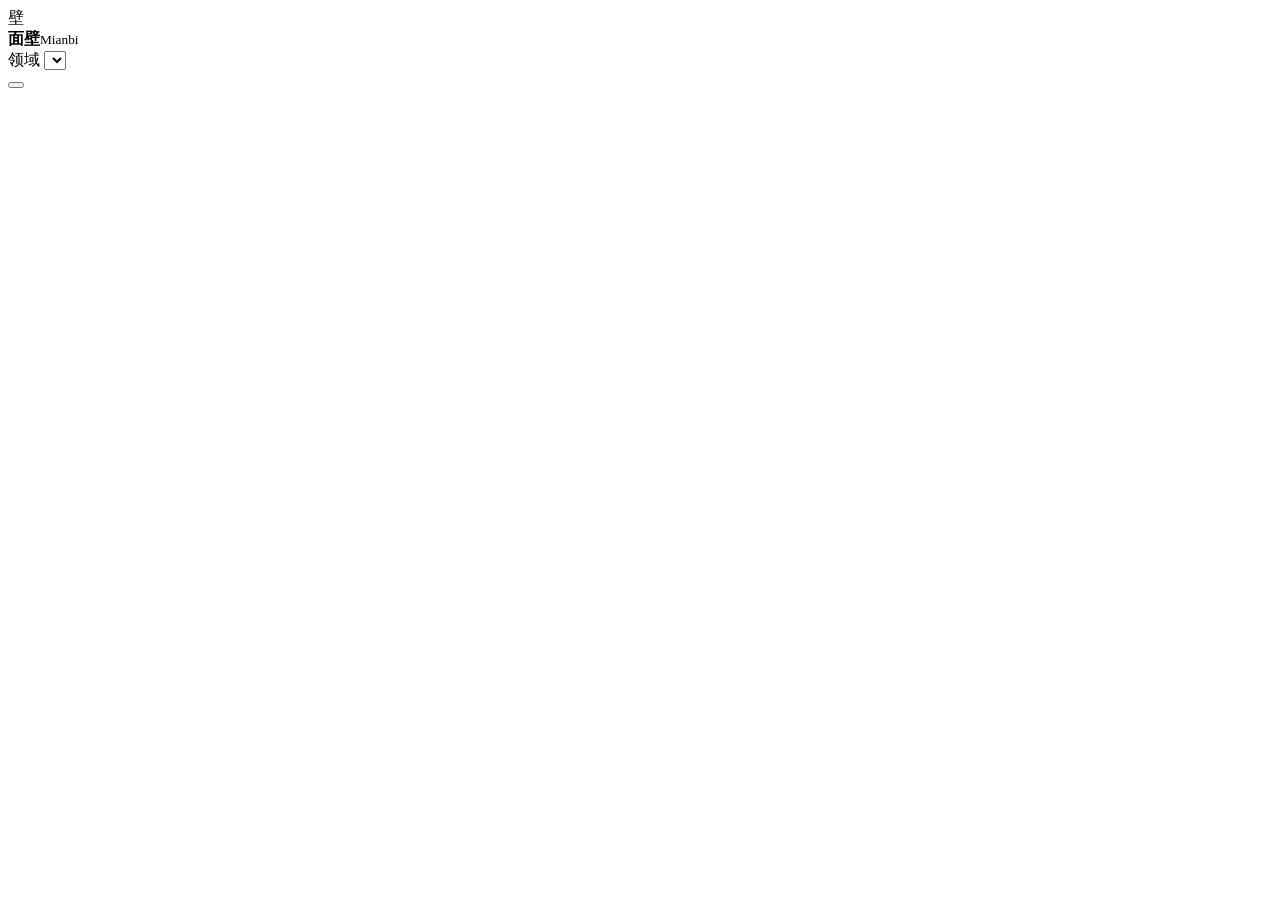
==== commit 9370bd45: "Rebuild Mianbi to match the group 68 proposal - Learning store (SQLite) separated from the reference" ====
--- a/Agent-design-share/app/static/index.html
+++ b/Agent-design-share/app/static/index.html
@@ -1,746 +1,27 @@
-<!DOCTYPE html>
-<html lang="zh" data-bs-theme="light">
+<!doctype html>
+<html lang="zh-CN">
 <head>
-<meta charset="UTF-8">
-<meta name="viewport" content="width=device-width, initial-scale=1.0">
-<title>面壁 - AI 面试修炼系统</title>
-<link href="https://cdn.jsdelivr.net/npm/bootstrap@5.3.3/dist/css/bootstrap.min.css" rel="stylesheet">
-<link href="https://cdn.jsdelivr.net/npm/bootstrap-icons@1.11.3/font/bootstrap-icons.css" rel="stylesheet">
-<style>
-body { background: #f0f2f5; }
-.navbar-brand { font-weight: 700; letter-spacing: 1px; }
-.tech-badge { font-size: 11px; font-family: 'SF Mono', 'Consolas', monospace; }
-.score-bar { height: 6px; border-radius: 3px; background: #e9ecef; overflow: hidden; }
-.score-fill { height: 100%; border-radius: 3px; transition: width .3s; }
-.score-fill.hybrid { background: linear-gradient(90deg, #667eea, #764ba2); }
-.score-fill.priority { background: #f093fb; }
-.score-fill.final { background: linear-gradient(90deg, #11998e, #38ef7d); }
-.chat-bubble { padding: 12px 16px; border-radius: 12px; margin: 8px 0; max-width: 85%; }
-.bubble-interviewer { background: #e3f2fd; align-self: flex-start; border-bottom-left-radius: 2px; }
-.bubble-candidate { background: #f1f8e9; align-self: flex-end; border-bottom-right-radius: 2px; }
-.chat-area { display: flex; flex-direction: column; max-height: 400px; overflow-y: auto; }
-.kb-ref-card { background: #fffde7; border-left: 3px solid #ffc107; }
-.metric-card { text-align: center; padding: 16px; }
-.metric-card .value { font-size: 28px; font-weight: 700; }
-.metric-card .label { font-size: 12px; color: #888; }
-.fc-card { border-left: 4px solid #667eea; }
-.fade-in { animation: fadeIn .3s ease-in; }
-@keyframes fadeIn { from{opacity:0;transform:translateY(8px)} to{opacity:1;transform:none} }
-.priority-change { display: inline-block; padding: 2px 8px; border-radius: 4px; font-weight: 600; animation: pulse .5s; }
-@keyframes pulse { 0%,100%{transform:scale(1)} 50%{transform:scale(1.15)} }
-.nav-pills .nav-link { color: #555; }
-.nav-pills .nav-link.active { background: #667eea; }
-</style>
+  <meta charset="utf-8">
+  <meta name="viewport" content="width=device-width, initial-scale=1">
+  <title>面壁 · Mianbi</title>
+  <link rel="icon" href="data:,">
+  <link rel="stylesheet" href="/static/style.css">
 </head>
 <body>
-
-<nav class="navbar navbar-expand navbar-dark" style="background:linear-gradient(135deg,#1a1a2e,#16213e)">
-  <div class="container">
-    <span class="navbar-brand"><i class="bi bi-shield-check"></i> 面壁</span>
-    <span class="text-white-50 small">Milvus 向量检索 · 1/3/7 天间隔复习 · LLM 智能评分</span>
-  </div>
-</nav>
-
-<div class="container mt-3">
-<ul class="nav nav-pills mb-3" id="mainTabs">
-  <li class="nav-item"><a class="nav-link active" data-bs-toggle="pill" href="#kb"><i class="bi bi-book"></i> 知识库</a></li>
-  <li class="nav-item"><a class="nav-link" data-bs-toggle="pill" href="#fc"><i class="bi bi-card-text"></i> 闪卡复习</a></li>
-  <li class="nav-item"><a class="nav-link" data-bs-toggle="pill" href="#iv"><i class="bi bi-chat-dots"></i> 模拟面试</a></li>
-  <li class="nav-item"><a class="nav-link" data-bs-toggle="pill" href="#sp"><i class="bi bi-mic"></i> 语音复盘</a></li>
-</ul>
-
-<div class="tab-content">
-
-<!-- ══════ 知识库 Tab ══════ -->
-<div class="tab-pane fade show active" id="kb">
-  <div class="row g-3">
-    <div class="col-md-6">
-      <div class="card">
-        <div class="card-header"><i class="bi bi-clipboard-plus"></i> 粘贴内容</div>
-        <div class="card-body">
-          <input class="form-control mb-2" id="kb-title" placeholder="标题（可选）">
-          <textarea class="form-control mb-2" id="kb-content" rows="4" placeholder="粘贴面经内容..."></textarea>
-          <div class="row g-2">
-            <div class="col">
-              <select class="form-select" id="kb-source">
-                <option value="用户粘贴">用户粘贴</option><option value="小红书">小红书</option>
-                <option value="脉脉">脉脉</option><option value="自己总结">自己总结</option>
-              </select>
-            </div>
-            <div class="col-auto"><button class="btn btn-primary" onclick="pasteContent()"><i class="bi bi-plus-lg"></i> 保存入库</button></div>
-          </div>
-          <div id="kb-paste-msg" class="mt-2"></div>
-        </div>
-      </div>
-
-      <div class="card mt-3">
-        <div class="card-header"><i class="bi bi-pencil-square"></i> 编辑笔记</div>
-        <div class="card-body">
-          <select class="form-select mb-2" id="kb-edit-select" onchange="loadFileForEdit()"></select>
-          <textarea class="form-control mb-2" id="kb-edit-content" rows="4" placeholder="选择笔记后显示内容" style="display:none"></textarea>
-          <button class="btn btn-primary btn-sm" id="kb-edit-btn" style="display:none" onclick="saveEdit()"><i class="bi bi-save"></i> 保存修改</button>
-          <div id="kb-edit-msg" class="mt-1"></div>
-        </div>
-      </div>
+  <aside class="sidebar">
+    <div class="brand"><span class="logo">壁</span><div><b>面壁</b><small>Mianbi</small></div></div>
+    <label class="field compact">
+      <span>领域</span>
+      <select id="domain-select"></select>
+    </label>
+    <nav id="nav"></nav>
+    <div class="sidebar-foot">
+      <div id="health" class="muted tiny"></div>
+      <button class="user-chip" onclick="go('records')" title="切换学习者"><span id="user-avatar"></span><span id="user-name"></span></button>
     </div>
-
-    <div class="col-md-6">
-      <div class="card">
-        <div class="card-header"><i class="bi bi-search"></i> 语义搜索</div>
-        <div class="card-body">
-          <div class="input-group mb-2">
-            <input class="form-control" id="kb-query" placeholder="搜索，如：CAP定理、分布式一致性">
-            <button class="btn btn-primary" onclick="searchKB()"><i class="bi bi-search"></i></button>
-          </div>
-          <div id="kb-search-meta" class="small text-muted mb-2" style="display:none"></div>
-          <div id="kb-search-results"></div>
-        </div>
-      </div>
-    </div>
-
-    <div class="col-12">
-      <div class="card">
-        <div class="card-header d-flex justify-content-between align-items-center">
-          <span><i class="bi bi-folder2-open"></i> 已有笔记</span>
-          <button class="btn btn-sm btn-outline-secondary" onclick="listKB()"><i class="bi bi-arrow-clockwise"></i></button>
-        </div>
-        <div class="card-body p-0">
-          <div class="table-responsive"><table class="table table-hover mb-0" id="kb-table">
-            <thead><tr><th>标题</th><th>来源</th><th>优先级</th><th>时间</th><th></th></tr></thead>
-            <tbody id="kb-list"></tbody>
-          </table></div>
-        </div>
-      </div>
-    </div>
-  </div>
-</div>
-
-<!-- ══════ 闪卡 Tab ══════ -->
-<div class="tab-pane fade" id="fc">
-  <div class="row g-3 mb-3">
-    <div class="col-md-3"><div class="card metric-card"><div class="value" id="fc-total">-</div><div class="label">总卡数</div></div></div>
-    <div class="col-md-3"><div class="card metric-card"><div class="value text-primary" id="fc-learning">-</div><div class="label">学习中</div></div></div>
-    <div class="col-md-3"><div class="card metric-card"><div class="value text-warning" id="fc-due-count">-</div><div class="label">今日到期</div></div></div>
-    <div class="col-md-3"><div class="card metric-card"><div class="value text-success" id="fc-retired">-</div><div class="label">已掌握</div></div></div>
-  </div>
-
-  <div class="row g-3">
-    <div class="col-md-5">
-      <div class="card mb-3">
-        <div class="card-header"><i class="bi bi-plus-circle"></i> 手动创建</div>
-        <div class="card-body">
-          <input class="form-control mb-2" id="fc-q" placeholder="问题">
-          <input class="form-control mb-2" id="fc-a" placeholder="答案">
-          <div class="row g-2">
-            <div class="col"><input class="form-control" id="fc-col" placeholder="集合（默认 General）"></div>
-            <div class="col-auto"><button class="btn btn-primary" onclick="createCard()">创建</button></div>
-          </div>
-        </div>
-      </div>
-      <div class="card mb-3">
-        <div class="card-header"><i class="bi bi-arrow-left-right"></i> 导入/导出</div>
-        <div class="card-body py-2">
-          <a href="/api/flashcards/export" class="btn btn-sm btn-outline-secondary"><i class="bi bi-download"></i> 导出CSV</a>
-        </div>
-      </div>
-      <div class="card">
-        <div class="card-header"><i class="bi bi-stars"></i> AI 从知识库生成 <span class="badge bg-info tech-badge">知识库 → LLM → 闪卡</span></div>
-        <div class="card-body">
-          <div class="input-group mb-2">
-            <input class="form-control" id="fc-ai-topic" placeholder="输入主题，如：Redis持久化、CAP定理">
-            <button class="btn btn-success" onclick="aiGenCards()"><i class="bi bi-stars"></i> 生成</button>
-          </div>
-          <div id="fc-ai-result"></div>
-        </div>
-      </div>
-    </div>
-
-    <div class="col-md-7">
-      <div class="card">
-        <div class="card-header d-flex justify-content-between">
-          <span><i class="bi bi-clock-history"></i> 今日复习</span>
-          <button class="btn btn-sm btn-outline-primary" onclick="loadDue()"><i class="bi bi-arrow-clockwise"></i> 刷新</button>
-        </div>
-        <div class="card-body" id="fc-due-list">
-          <p class="text-muted">点击刷新加载到期闪卡</p>
-        </div>
-      </div>
-    </div>
-  </div>
-</div>
-
-<!-- ══════ 面试 Tab ══════ -->
-<div class="tab-pane fade" id="iv">
-  <div id="iv-setup" class="card mb-3">
-    <div class="card-header"><i class="bi bi-play-circle"></i> 开始面试</div>
-    <div class="card-body">
-      <div class="row g-2">
-        <div class="col-md-3">
-          <select class="form-select" id="iv-type">
-            <option value="tech">技术面试</option>
-            <option value="behavior">行为面试</option>
-            <option value="system_design">系统设计</option>
-          </select>
-        </div>
-        <div class="col-md-4"><input class="form-control" id="iv-job" placeholder="目标岗位（可选）"></div>
-        <div class="col-md-3"><input class="form-control" id="iv-company" placeholder="目标公司（可选）"></div>
-        <div class="col-md-2"><button class="btn btn-primary w-100" onclick="startIV()"><i class="bi bi-play-fill"></i> 开始</button></div>
-      </div>
-    </div>
-  </div>
-
-  <div id="iv-session" style="display:none">
-    <div class="card mb-3">
-      <div class="card-header d-flex justify-content-between align-items-center">
-        <span><i class="bi bi-chat-dots"></i> 面试进行中</span>
-        <button class="btn btn-sm btn-outline-danger" onclick="endIV()"><i class="bi bi-stop-fill"></i> 结束面试</button>
-      </div>
-      <div class="card-body">
-        <div class="chat-area" id="iv-chat"></div>
-
-        <div id="iv-kb-refs" class="mt-2"></div>
-
-        <div id="iv-eval-bar" class="mt-2" style="display:none">
-          <div class="d-flex align-items-center gap-3 p-2 bg-light rounded">
-            <span class="badge bg-primary fs-6" id="iv-score-badge">-/5</span>
-            <small id="iv-eval-text" class="text-muted flex-grow-1"></small>
-          </div>
-        </div>
-
-        <div class="input-group mt-3">
-          <textarea class="form-control" id="iv-answer" rows="2" placeholder="输入你的回答...（Shift+Enter换行）" onkeydown="if(event.key==='Enter'&&!event.shiftKey&&!event.isComposing){event.preventDefault();submitIV()}"></textarea>
-          <button class="btn btn-primary" id="iv-send-btn" onclick="submitIV()"><i class="bi bi-send"></i></button>
-        </div>
-      </div>
-    </div>
-  </div>
-
-  <div class="card">
-    <div class="card-header d-flex justify-content-between">
-      <span><i class="bi bi-journal-text"></i> 历史面试</span>
-      <button class="btn btn-sm btn-outline-secondary" onclick="loadSessions()"><i class="bi bi-arrow-clockwise"></i></button>
-    </div>
-    <div class="card-body p-0"><div class="table-responsive"><table class="table table-hover mb-0">
-      <thead><tr><th>类型</th><th>岗位</th><th>题数</th><th>均分</th><th>状态</th><th>时间</th><th></th></tr></thead>
-      <tbody id="iv-sessions"></tbody>
-    </table></div></div>
-  </div>
-
-  <!-- 面试复盘详情弹窗 -->
-  <div class="modal fade" id="reviewModal" tabindex="-1">
-    <div class="modal-dialog modal-lg modal-dialog-scrollable">
-      <div class="modal-content">
-        <div class="modal-header">
-          <h5 class="modal-title"><i class="bi bi-clipboard-data"></i> 面试复盘</h5>
-          <button type="button" class="btn-close" data-bs-dismiss="modal"></button>
-        </div>
-        <div class="modal-body" id="review-body"></div>
-      </div>
-    </div>
-  </div>
-</div>
-
-<!-- ══════ 语音 Tab ══════ -->
-<div class="tab-pane fade" id="sp">
-  <div class="row g-3">
-    <div class="col-md-6">
-      <div class="card">
-        <div class="card-header"><i class="bi bi-mic"></i> 语音转文字 <span class="badge bg-secondary tech-badge">SenseVoice / faster-whisper 本地CPU</span></div>
-        <div class="card-body">
-          <input type="file" class="form-control mb-2" id="sp-file" accept=".wav,.mp3,.m4a,.flac,.ogg,.webm">
-          <button class="btn btn-primary" onclick="transcribe()"><i class="bi bi-soundwave"></i> 转写</button>
-          <div id="sp-result" class="mt-2"></div>
-          <button class="btn btn-outline-success btn-sm mt-2" id="sp-save-btn" style="display:none" onclick="saveTranscriptToKB()">
-            <i class="bi bi-database-add"></i> 存入知识库（作为面试信号）
-          </button>
-          <div id="sp-save-msg" class="mt-1"></div>
-        </div>
-      </div>
-    </div>
-    <div class="col-md-6">
-      <div class="card">
-        <div class="card-header"><i class="bi bi-clipboard-data"></i> 面试复盘分析 <span class="badge bg-secondary tech-badge">LLM Summarize</span></div>
-        <div class="card-body">
-          <textarea class="form-control mb-2" id="sp-text" rows="4" placeholder="粘贴面试文字内容或转写结果..."></textarea>
-          <button class="btn btn-primary" onclick="analyze()"><i class="bi bi-stars"></i> AI 分析</button>
-          <div id="sp-analysis" class="mt-2"></div>
-        </div>
-      </div>
-    </div>
-  </div>
-</div>
-
-</div><!-- tab-content -->
-</div><!-- container -->
-
-<footer class="text-center text-muted py-4 small">
-  面壁 &middot; Milvus 向量检索 + BM25 + RRF 混合搜索 &middot; 1/3/7 天间隔复习 &middot; LLM 知识库辅助评分 &middot; ONNX 本地推理
-</footer>
-
-<script src="https://cdn.jsdelivr.net/npm/bootstrap@5.3.3/dist/js/bootstrap.bundle.min.js"></script>
-<script>
-const API = '';
-
-async function api(path, opts = {}) {
-  try {
-    const r = await fetch(API + path, opts);
-    return await r.json();
-  } catch(e) { return {ok:false, error:e.message}; }
-}
-function post(path, body) {
-  return api(path, {method:'POST', headers:{'Content-Type':'application/json'}, body:JSON.stringify(body)});
-}
-
-// ── 知识库 ─────────────────────────────────────────────
-
-async function pasteContent() {
-  const content = document.getElementById('kb-content').value;
-  if (!content) return;
-  const r = await post('/api/knowledge/paste', {
-    title: document.getElementById('kb-title').value || null,
-    content, source_tag: document.getElementById('kb-source').value
-  });
-  document.getElementById('kb-paste-msg').innerHTML = r.status === 'saved'
-    ? `<div class="alert alert-success py-1 fade-in"><i class="bi bi-check-circle"></i> 已保存: ${r.filename}</div>` : '';
-  document.getElementById('kb-content').value = '';
-  document.getElementById('kb-title').value = '';
-  listKB();
-}
-
-async function searchKB() {
-  const q = document.getElementById('kb-query').value;
-  if (!q) return;
-  const r = await post('/api/knowledge/search', {query:q, top_k:5});
-  // 显示搜索引擎信息
-  const meta = document.getElementById('kb-search-meta');
-  meta.style.display = 'block';
-  meta.innerHTML = `<span class="badge bg-info tech-badge">${r.engine || 'Memsearch'}</span>
-    <span class="badge bg-secondary tech-badge">${r.method || 'Hybrid'}</span>
-    <span class="badge bg-success tech-badge"><i class="bi bi-lightning"></i> ${r.search_ms || '?'}ms 本地向量化，零API调用</span>
-    <span class="text-muted ms-2">${r.count || 0} 条结果</span>`;
-
-  const el = document.getElementById('kb-search-results');
-  if (!r.results || !r.results.length) { el.innerHTML = '<p class="text-muted">无结果</p>'; return; }
-
-  el.innerHTML = r.results.map((item, i) => {
-    const kwBadge = item.keyword_match
-      ? '<span class="badge bg-success tech-badge">关键词命中</span>'
-      : '<span class="badge bg-danger tech-badge">关键词无命中 - 纯语义召回</span>';
-    return `
-    <div class="card mb-2 fade-in" style="animation-delay:${i*0.05}s">
-      <div class="card-body py-2">
-        <div class="d-flex justify-content-between align-items-start">
-          <div>
-            <strong>${i+1}. ${item.heading || '未分类'}</strong>
-            <span class="text-muted small ms-2">${(item.source||'').split('/').pop()}</span>
-            ${kwBadge}
-          </div>
-          <span class="badge bg-success fs-6">${item.final_score}</span>
-        </div>
-        <div class="row mt-2 g-1">
-          <div class="col-4">
-            <div class="small text-muted">Hybrid (Vector+BM25+RRF)</div>
-            <div class="score-bar"><div class="score-fill hybrid" style="width:${Math.min(item.hybrid_score*3000,100)}%"></div></div>
-            <div class="small fw-bold">${item.hybrid_score}</div>
-          </div>
-          <div class="col-4">
-            <div class="small text-muted">Priority Boost (用户反馈)</div>
-            <div class="score-bar"><div class="score-fill priority" style="width:${(item.priority||2)/5*100}%"></div></div>
-            <div class="small fw-bold">&times;${item.priority_boost} <span class="text-muted">(P=${item.priority})</span></div>
-          </div>
-          <div class="col-4">
-            <div class="small text-muted">Final Score</div>
-            <div class="score-bar"><div class="score-fill final" style="width:${Math.min(item.final_score*3000,100)}%"></div></div>
-            <div class="small fw-bold">${item.final_score}</div>
-          </div>
-        </div>
-        <div class="small text-muted mt-2" style="max-height:60px;overflow:hidden">${(item.content||'').substring(0,200)}</div>
-        <div class="d-flex justify-content-end gap-1 mt-1">
-          <button class="btn btn-sm btn-outline-success py-0" onclick="kbFeedback('${item.chunk_hash}',true,this)"><i class="bi bi-hand-thumbs-up"></i> 有用</button>
-          <button class="btn btn-sm btn-outline-danger py-0" onclick="kbFeedback('${item.chunk_hash}',false,this)"><i class="bi bi-hand-thumbs-down"></i> 没用</button>
-        </div>
-      </div>
-    </div>`;
-  }).join('');
-}
-
-async function listKB() {
-  const r = await api('/api/knowledge/list');
-  const el = document.getElementById('kb-list');
-  populateEditSelect(r.items);
-  if (!r.items || !r.items.length) { el.innerHTML = '<tr><td colspan="5" class="text-muted text-center">暂无笔记</td></tr>'; return; }
-  el.innerHTML = r.items.map(f => `
-    <tr>
-      <td><strong>${f.title}</strong></td>
-      <td><span class="badge bg-light text-dark">${f.source_tag}</span></td>
-      <td><span class="badge bg-${f.priority>=3?'success':f.priority>=2?'warning':'secondary'}">${f.priority}</span></td>
-      <td class="small text-muted">${f.created_at}</td>
-      <td><button class="btn btn-sm btn-outline-danger" onclick="deleteKB('${f.filename}')"><i class="bi bi-trash"></i></button></td>
-    </tr>
-  `).join('');
-}
-
-async function deleteKB(fn) {
-  if (!confirm('确定删除？')) return;
-  await api('/api/knowledge/file/'+encodeURIComponent(fn), {method:'DELETE'});
-  listKB();
-}
-
-async function kbFeedback(hash, helpful, btn) {
-  const r = await post('/api/knowledge/feedback', {chunk_hash:hash, helpful});
-  const card = btn.closest('.card-body');
-  const color = helpful ? '#2ecc71' : '#e74c3c';
-  const arrow = helpful ? '&uarr;' : '&darr;';
-  if (r.status === 'updated') {
-    card.insertAdjacentHTML('beforeend',
-      `<div class="priority-change small mt-1" style="color:${color}">${arrow} 优先级: ${r.old_priority} &rarr; ${r.new_priority}</div>`);
-  }
-  btn.parentElement.querySelectorAll('button').forEach(b => b.disabled = true);
-}
-
-async function loadFileForEdit() {
-  const fn = document.getElementById('kb-edit-select').value;
-  if (!fn) { document.getElementById('kb-edit-content').style.display='none'; document.getElementById('kb-edit-btn').style.display='none'; return; }
-  const r = await api('/api/knowledge/file/'+encodeURIComponent(fn));
-  document.getElementById('kb-edit-content').value = r.content || '';
-  document.getElementById('kb-edit-content').style.display = '';
-  document.getElementById('kb-edit-btn').style.display = '';
-}
-async function saveEdit() {
-  const fn = document.getElementById('kb-edit-select').value;
-  if (!fn) return;
-  const content = document.getElementById('kb-edit-content').value;
-  // 提取正文部分（---后面的内容）
-  const parts = content.split('---\n\n');
-  const body = parts.length > 1 ? parts.slice(1).join('---\n\n') : content;
-  const r = await api('/api/knowledge/file/'+encodeURIComponent(fn), {
-    method:'PUT', headers:{'Content-Type':'application/json'}, body:JSON.stringify({content:body})
-  });
-  document.getElementById('kb-edit-msg').innerHTML = r.status==='updated'
-    ? '<div class="alert alert-success py-1 small fade-in"><i class="bi bi-check-circle"></i> 已保存</div>' : '';
-}
-function populateEditSelect(items) {
-  const sel = document.getElementById('kb-edit-select');
-  sel.innerHTML = '<option value="">选择要编辑的笔记...</option>' + (items||[]).map(f => `<option value="${f.filename}">${f.title}</option>`).join('');
-}
-
-// ── 闪卡 ───────────────────────────────────────────────
-
-async function loadFcStats() {
-  const r = await api('/api/flashcards/stats');
-  document.getElementById('fc-total').textContent = r.total || 0;
-  document.getElementById('fc-learning').textContent = r.learning || 0;
-  document.getElementById('fc-retired').textContent = r.retired || 0;
-  document.getElementById('fc-due-count').textContent = r.due_now || 0;
-}
-
-async function createCard() {
-  const q = document.getElementById('fc-q').value, a = document.getElementById('fc-a').value;
-  if (!q || !a) return alert('请填写问题和答案');
-  await post('/api/flashcards/cards', {question:q, answer:a, collection:document.getElementById('fc-col').value||'General'});
-  document.getElementById('fc-q').value = '';
-  document.getElementById('fc-a').value = '';
-  loadFcStats(); loadDue();
-}
-
-async function loadDue() {
-  const r = await api('/api/flashcards/cards/due');
-  const el = document.getElementById('fc-due-list');
-  loadFcStats();
-  if (!r.cards || !r.cards.length) { el.innerHTML = '<div class="text-center text-muted py-3"><i class="bi bi-emoji-smile"></i> 今日无到期闪卡</div>'; return; }
-  el.innerHTML = r.cards.map(c => {
-    const intervals = {easy:'7天后', good:'3天后', hard:'明天'};
-    return `
-    <div class="card fc-card mb-2 fade-in">
-      <div class="card-body py-2">
-        <div class="fw-bold mb-1"><i class="bi bi-question-circle"></i> ${c.question}</div>
-        <div id="ans-${c.id}" style="display:none" class="alert alert-light py-1 mb-2"><i class="bi bi-lightbulb"></i> ${c.answer}</div>
-        <div class="d-flex gap-2 align-items-center">
-          <button class="btn btn-sm btn-outline-secondary" onclick="document.getElementById('ans-${c.id}').style.display=document.getElementById('ans-${c.id}').style.display==='none'?'block':'none'">
-            <i class="bi bi-eye"></i> 答案
-          </button>
-          <button class="btn btn-sm btn-success" onclick="rateCard('${c.id}','easy',this)">
-            Easy <span class="text-muted small">(${intervals.easy})</span>
-          </button>
-          <button class="btn btn-sm btn-primary" onclick="rateCard('${c.id}','good',this)">
-            Good <span class="text-muted small">(${intervals.good})</span>
-          </button>
-          <button class="btn btn-sm btn-danger" onclick="rateCard('${c.id}','hard',this)">
-            Hard <span class="text-muted small">(${intervals.hard})</span>
-          </button>
-          <span class="small text-muted ms-auto">连续easy: ${c.ease_streak}/3</span>
-        </div>
-      </div>
-    </div>`;
-  }).join('');
-}
-
-async function rateCard(id, rating, btn) {
-  await post(`/api/flashcards/cards/${id}/rate`, {card_id:id, rating});
-  btn.closest('.fc-card').style.opacity = '0.3';
-  setTimeout(() => loadDue(), 300);
-}
-
-// ── 面试 ───────────────────────────────────────────────
-
-let sessionId = null;
-
-let ivLoading = false;
-
-function interviewScoreLabel(score) {
-  return typeof score === 'number' && score >= 1 && score <= 5 ? `${score}/5` : '无法评估';
-}
-
-function interviewScoreColor(score) {
-  if (interviewScoreLabel(score) === '无法评估') return 'secondary';
-  return score >= 4 ? 'success' : score >= 3 ? 'primary' : score >= 2 ? 'warning' : 'danger';
-}
-
-async function startIV() {
-  if (ivLoading) return;
-  ivLoading = true;
-  const r = await post('/api/interview/start', {
-    interview_type: document.getElementById('iv-type').value,
-    job_title: document.getElementById('iv-job').value || null,
-    company: document.getElementById('iv-company').value || null,
-  });
-  if (!r.ok) { ivLoading = false; return alert('启动失败: '+(r.error||'')); }
-  sessionId = r.session_id;
-  document.getElementById('iv-setup').style.display = 'none';
-  document.getElementById('iv-session').style.display = 'block';
-  document.getElementById('iv-chat').innerHTML = '';
-  addBubble('interviewer', r.question);
-}
-
-function addBubble(role, text) {
-  const chat = document.getElementById('iv-chat');
-  const cls = role==='interviewer' ? 'bubble-interviewer' : 'bubble-candidate';
-  const icon = role==='interviewer' ? 'bi-person-badge' : 'bi-person';
-  chat.innerHTML += `<div class="chat-bubble ${cls} fade-in"><i class="bi ${icon} me-1"></i>${text}</div>`;
-  chat.scrollTop = chat.scrollHeight;
-}
-
-let submitLoading = false;
-async function submitIV() {
-  const answer = document.getElementById('iv-answer').value.trim();
-  if (!answer || !sessionId || submitLoading) return;
-  submitLoading = true;
-  document.getElementById('iv-send-btn').disabled = true;
-  addBubble('candidate', answer);
-  document.getElementById('iv-answer').value = '';
-
-  const r = await post('/api/interview/answer', {session_id:sessionId, user_answer:answer});
-  submitLoading = false;
-  document.getElementById('iv-send-btn').disabled = false;
-  if (!r.ok) { addBubble('interviewer', '(错误: '+r.error+')'); return; }
-
-  addBubble('interviewer', r.question);
-
-  // 评分展示
-  if (r.evaluation) {
-    const ev = r.evaluation;
-    document.getElementById('iv-eval-bar').style.display = 'block';
-    const badge = document.getElementById('iv-score-badge');
-    badge.textContent = interviewScoreLabel(ev.score);
-    badge.className = 'badge fs-6 bg-' + interviewScoreColor(ev.score);
-    document.getElementById('iv-eval-text').textContent = ev.feedback;
-
-    // 知识库参考
-    const refs = document.getElementById('iv-kb-refs');
-    if (ev.knowledge_base && ev.knowledge_base.length) {
-      refs.innerHTML = `<div class="small fw-bold text-muted mb-1"><i class="bi bi-database"></i> AI 从你的知识库找到了以下内容辅助评分：</div>` +
-        ev.knowledge_base.map(k => `
-          <div class="card kb-ref-card mb-1">
-            <div class="card-body py-1 px-2 d-flex justify-content-between align-items-center">
-              <span class="small"><strong>${k.heading}</strong>: ${k.snippet}</span>
-              <span>
-                <button class="btn btn-sm btn-outline-success py-0" onclick="feedbackKB('${k.chunk_hash}',true,this)"><i class="bi bi-hand-thumbs-up"></i></button>
-                <button class="btn btn-sm btn-outline-danger py-0" onclick="feedbackKB('${k.chunk_hash}',false,this)"><i class="bi bi-hand-thumbs-down"></i></button>
-              </span>
-            </div>
-          </div>
-        `).join('');
-    } else { refs.innerHTML = ''; }
-  }
-}
-
-async function feedbackKB(hash, helpful, btn) {
-  const r = await post('/api/interview/feedback', {session_id:sessionId, chunk_hash:hash, helpful});
-  const pu = r.priority_update || {};
-  const card = btn.closest('.kb-ref-card');
-  const arrow = helpful ? '&uarr;' : '&darr;';
-  const color = helpful ? '#2ecc71' : '#e74c3c';
-  card.insertAdjacentHTML('beforeend',
-    `<div class="priority-change small" style="color:${color}">${arrow} 优先级: ${pu.old_priority||'?'} &rarr; ${pu.new_priority||'?'}</div>`
-  );
-  btn.parentElement.querySelectorAll('button').forEach(b => b.disabled = true);
-}
-
-async function endIV() {
-  if (!sessionId) return;
-  const r = await post(`/api/interview/end/${sessionId}`, {});
-  document.getElementById('iv-setup').style.display = '';
-  document.getElementById('iv-session').style.display = 'none';
-  document.getElementById('iv-eval-bar').style.display = 'none';
-  sessionId = null;
-  ivLoading = false;
-  // 用 modal 展示总结，而不是 alert
-  let endHtml = '';
-  if (r.summary) endHtml += `<div class="alert alert-info"><strong>面试总结:</strong><pre style="white-space:pre-wrap;font-family:inherit">${r.summary}</pre></div>`;
-  if (r.saved_to_kb) endHtml += `<div class="alert alert-success"><i class="bi bi-database-check"></i> 面试信号已自动存入知识库 (优先级4)，下次搜索即可召回面试官的问题</div>`;
-  if (r.stats) endHtml += `<div class="text-muted small">共 ${r.stats.questions} 题，均分 ${interviewScoreLabel(r.stats.average_score)}</div>`;
-  document.getElementById('review-body').innerHTML = endHtml || '<p>面试已结束</p>';
-  new bootstrap.Modal(document.getElementById('reviewModal')).show();
-  loadSessions();
-}
-
-async function loadSessions() {
-  const r = await api('/api/interview/sessions');
-  const el = document.getElementById('iv-sessions');
-  if (!r.sessions || !r.sessions.length) { el.innerHTML = '<tr><td colspan="7" class="text-muted text-center">暂无历史</td></tr>'; return; }
-  // 过滤掉0题的僵尸会话
-  const valid = r.sessions.filter(s => s.questions > 0 || s.finished);
-  if (!valid.length) { el.innerHTML = '<tr><td colspan="7" class="text-muted text-center">暂无历史</td></tr>'; return; }
-  el.innerHTML = valid.map(s => `
-    <tr>
-      <td><span class="badge bg-${s.type==='tech'?'primary':s.type==='behavior'?'info':'success'}">${s.type}</span></td>
-      <td>${s.job_title||'-'}</td>
-      <td>${s.questions}</td>
-      <td><strong>${interviewScoreLabel(s.average_score)}</strong></td>
-      <td><span class="badge bg-${s.finished?'success':'warning'}">${s.finished?'已结束':'进行中'}</span></td>
-      <td class="small text-muted">${new Date(s.created_at).toLocaleString()}</td>
-      <td>${s.finished ? `<button class="btn btn-sm btn-outline-primary" onclick="viewSession('${s.session_id}')"><i class="bi bi-eye"></i> 复盘</button>` : `<button class="btn btn-sm btn-outline-secondary" onclick="resumeSession('${s.session_id}')"><i class="bi bi-play"></i> 继续</button>`}</td>
-    </tr>
-  `).join('');
-}
-
-async function viewSession(sid) {
-  const r = await api(`/api/interview/session/${sid}`);
-  if (!r.ok) return alert('加载失败');
-  const s = r.session;
-  const msgs = r.messages || [];
-
-  let html = `
-    <div class="d-flex gap-3 mb-3">
-      <div class="metric-card flex-fill card"><div class="value">${interviewScoreLabel(s.average_score)}</div><div class="label">有效评分均分</div></div>
-      <div class="metric-card flex-fill card"><div class="value">${s.questions_asked}</div><div class="label">问题数</div></div>
-      <div class="metric-card flex-fill card"><div class="value">${s.type}</div><div class="label">面试类型</div></div>
-    </div>`;
-
-  // 对话记录 + 逐题评分
-  let qIdx = 0;
-  html += '<h6>对话记录与逐题评分</h6>';
-  for (let i = 0; i < msgs.length; i++) {
-    const m = msgs[i];
-    if (m.role === 'interviewer') {
-      html += `<div class="chat-bubble bubble-interviewer"><i class="bi bi-person-badge me-1"></i><strong>面试官:</strong> ${m.content}</div>`;
-    } else if (m.role === 'candidate') {
-      html += `<div class="chat-bubble bubble-candidate"><i class="bi bi-person me-1"></i><strong>你:</strong> ${m.content}</div>`;
-      // 找对应的评分
-      if (s.scores && s.scores[qIdx]) {
-        const sc = s.scores[qIdx];
-        const hasScore = Number.isInteger(sc.score) && sc.score >= 1 && sc.score <= 5;
-        const score = hasScore ? sc.score : null;
-        const feedback = hasScore
-          ? `<strong>优点:</strong> ${sc.strengths || '-'} &nbsp;|&nbsp; <strong>不足:</strong> ${sc.gaps || '-'}`
-          : (sc.reason || '');
-        let kbHtml = '';
-        if (sc.kb_refs && sc.kb_refs.length) {
-          kbHtml = `<div class="mt-1"><i class="bi bi-database"></i> <strong>知识库来源:</strong> ` +
-            sc.kb_refs.map(k => `<span class="badge bg-warning text-dark me-1">${k.heading || k.source}</span>`).join('') + '</div>';
-        }
-        html += `<div class="alert alert-light py-2 small">
-          <span class="badge bg-${interviewScoreColor(score)} me-2">${interviewScoreLabel(score)}</span>
-          ${feedback}
-          ${kbHtml}
-        </div>`;
-        qIdx++;
-      }
-    }
-  }
-
-  // 总结
-  if (s.summary) {
-    html += `<div class="card mt-3"><div class="card-header"><i class="bi bi-clipboard-check"></i> 面试总结</div><div class="card-body"><pre style="white-space:pre-wrap;font-family:inherit">${s.summary}</pre></div></div>`;
-  }
-
-  document.getElementById('review-body').innerHTML = html;
-  new bootstrap.Modal(document.getElementById('reviewModal')).show();
-}
-
-async function resumeSession(sid) {
-  const r = await api(`/api/interview/session/${sid}`);
-  if (!r.ok) return;
-  sessionId = sid;
-  document.getElementById('iv-setup').style.display = 'none';
-  document.getElementById('iv-session').style.display = 'block';
-  document.getElementById('iv-chat').innerHTML = '';
-  (r.messages || []).forEach(m => {
-    addBubble(m.role === 'interviewer' ? 'interviewer' : 'candidate', m.content);
-  });
-}
-
-async function aiGenCards() {
-  const topic = document.getElementById('fc-ai-topic').value;
-  if (!topic) return alert('请输入主题');
-  const el = document.getElementById('fc-ai-result');
-  el.innerHTML = '<div class="d-flex align-items-center gap-2"><div class="spinner-border spinner-border-sm"></div> 搜索知识库 → LLM 生成中...</div>';
-  const r = await post('/api/flashcards/ai-generate', {topic, count:5});
-  if (r.ok) {
-    el.innerHTML = `<div class="alert alert-success py-2 fade-in">
-      <i class="bi bi-check-circle"></i> 从知识库 ${r.kb_sources} 条内容中生成了 <strong>${r.generated}</strong> 张闪卡
-    </div>` + r.cards.map(c => `<div class="small border-start border-3 border-success ps-2 mb-1"><strong>Q:</strong> ${c.question}<br><strong>A:</strong> ${c.answer}</div>`).join('');
-    loadFcStats(); loadDue();
-  } else {
-    el.innerHTML = `<div class="alert alert-danger py-2">${r.error || r.detail || JSON.stringify(r)}</div>`;
-  }
-}
-
-// ── 语音 ───────────────────────────────────────────────
-
-async function transcribe() {
-  const file = document.getElementById('sp-file').files[0];
-  if (!file) return alert('请选择音频文件');
-  document.getElementById('sp-result').innerHTML = '<div class="spinner-border spinner-border-sm"></div> 转写中...';
-  const fd = new FormData(); fd.append('file', file);
-  const r = await api('/api/speech/transcribe', {method:'POST', body:fd});
-  if (r.ok) {
-    document.getElementById('sp-result').innerHTML = `<div class="alert alert-success">${r.transcript}</div>`;
-    document.getElementById('sp-text').value = r.transcript;
-    document.getElementById('sp-save-btn').style.display = '';
-  } else {
-    document.getElementById('sp-result').innerHTML = `<div class="alert alert-danger">${r.error}</div>`;
-  }
-}
-
-async function saveTranscriptToKB() {
-  const text = document.getElementById('sp-text').value;
-  if (!text) return;
-  const r = await post('/api/speech/save-to-kb', {text, interview_type:'tech'});
-  document.getElementById('sp-save-msg').innerHTML = r.ok
-    ? `<div class="alert alert-success py-1 small fade-in"><i class="bi bi-check-circle"></i> ${r.message}</div>`
-    : `<div class="alert alert-danger py-1 small">${r.error||''}</div>`;
-}
-
-async function analyze() {
-  const text = document.getElementById('sp-text').value;
-  if (!text) return alert('请输入内容');
-  document.getElementById('sp-analysis').innerHTML = '<div class="spinner-border spinner-border-sm"></div> 分析中...';
-  const r = await post('/api/speech/analyze', {text, interview_type:'tech'});
-  if (r.ok) {
-    let html = `<div class="alert alert-info"><strong>总结:</strong><br>${r.summary}</div>`;
-    if (r.weak_points && r.weak_points.length)
-      html += `<div class="alert alert-warning"><strong>弱点:</strong><ul>${r.weak_points.map(w=>'<li>'+w+'</li>').join('')}</ul></div>`;
-    if (r.flashcard_drafts && r.flashcard_drafts.length)
-      html += `<div class="alert alert-light"><strong>闪卡草稿:</strong><ul>${r.flashcard_drafts.map(f=>'<li>'+f.question+'</li>').join('')}</ul></div>`;
-    document.getElementById('sp-analysis').innerHTML = html;
-  } else {
-    document.getElementById('sp-analysis').innerHTML = `<div class="alert alert-danger">${r.error||JSON.stringify(r)}</div>`;
-  }
-}
-
-// ── 初始化 ─────────────────────────────────────────────
-listKB(); loadFcStats(); loadSessions();
-</script>
+  </aside>
+  <main id="main"></main>
+  <div id="toast"></div>
+  <script src="/static/app.js"></script>
 </body>
 </html>
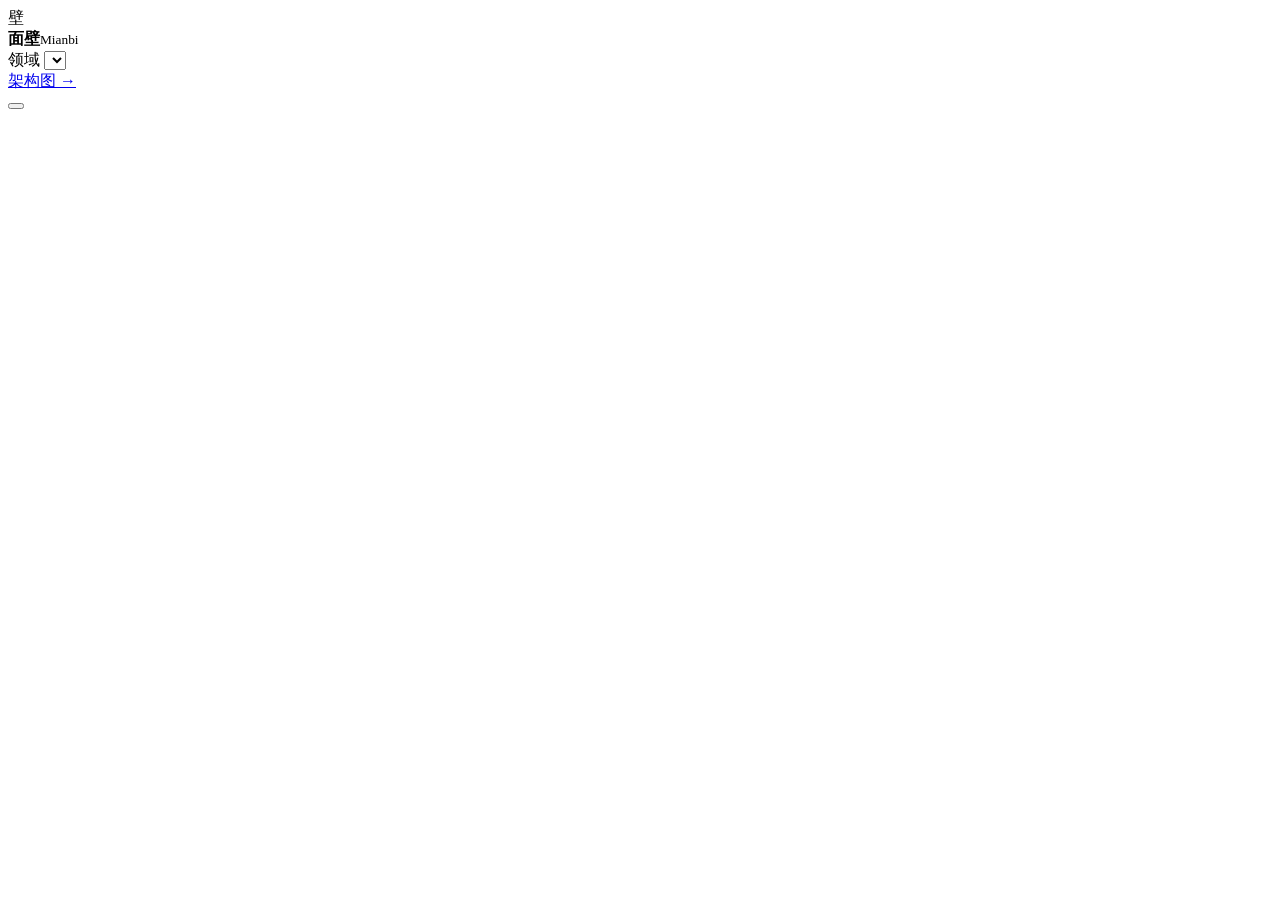
==== commit 85a1bb89: "Add layered architecture page and Playwright UI flow script Co-Authored-By: Claude Opus 5.5 <noreply" ====
--- a/Agent-design-share/app/static/index.html
+++ b/Agent-design-share/app/static/index.html
@@ -16,6 +16,7 @@
     </label>
     <nav id="nav"></nav>
     <div class="sidebar-foot">
+      <a href="/static/architecture.html" class="tiny">架构图 →</a>
       <div id="health" class="muted tiny"></div>
       <button class="user-chip" onclick="go('records')" title="切换学习者"><span id="user-avatar"></span><span id="user-name"></span></button>
     </div>
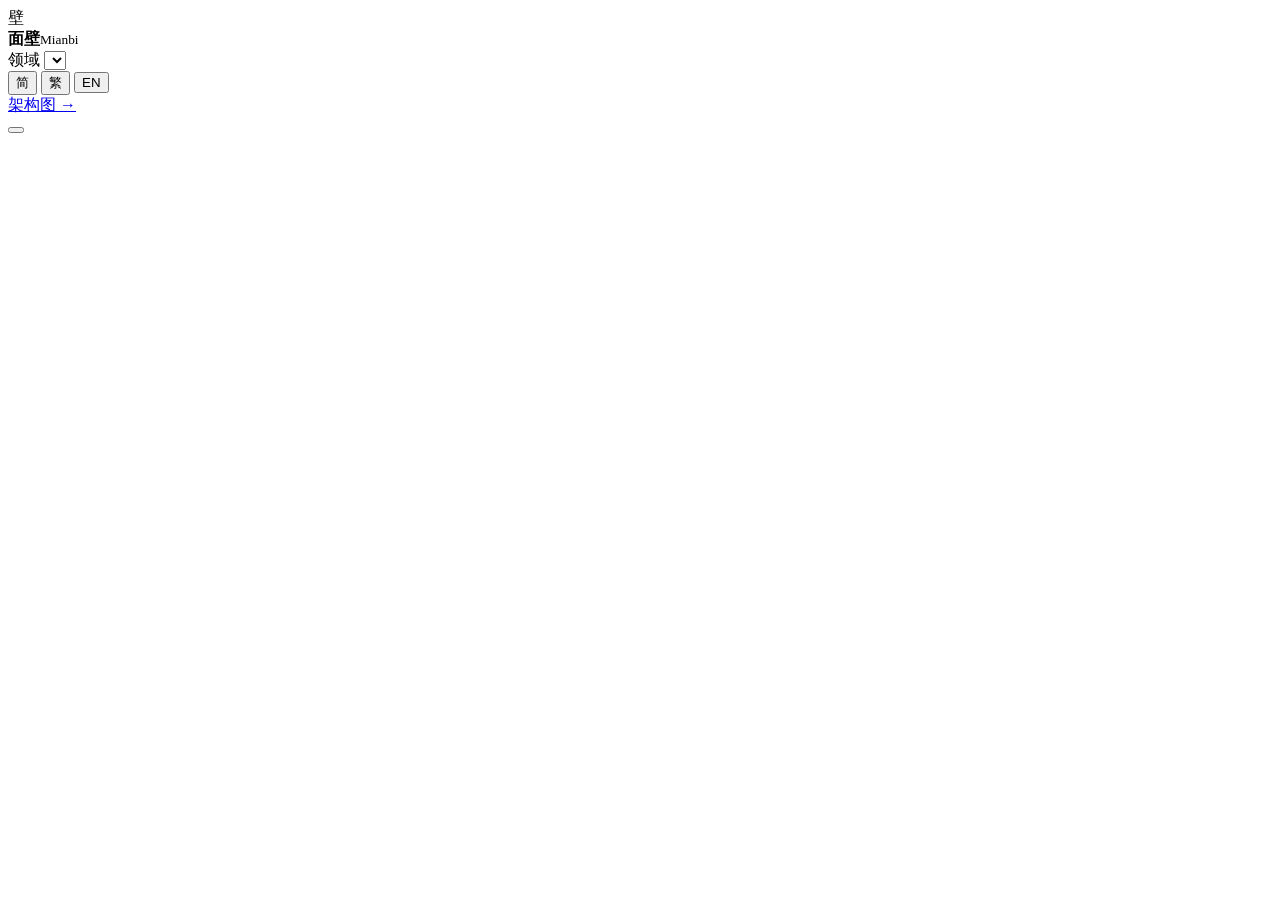
==== commit 8ce5ffaf: "UI: add zh-CN / zh-TW / English language switcher across app and architecture page" ====
--- a/Agent-design-share/app/static/index.html
+++ b/Agent-design-share/app/static/index.html
@@ -9,20 +9,26 @@
 </head>
 <body>
   <aside class="sidebar">
-    <div class="brand"><span class="logo">壁</span><div><b>面壁</b><small>Mianbi</small></div></div>
+    <div class="brand"><span class="logo">壁</span><div><b id="brand-name">面壁</b><small id="brand-sub">Mianbi</small></div></div>
     <label class="field compact">
-      <span>领域</span>
+      <span id="domain-label">领域</span>
       <select id="domain-select"></select>
     </label>
     <nav id="nav"></nav>
     <div class="sidebar-foot">
-      <a href="/static/architecture.html" class="tiny">架构图 →</a>
+      <div class="seg lang-seg" id="lang-switch" role="group" aria-label="Language">
+        <button data-lang="zh-CN" onclick="switchLang('zh-CN')" title="简体中文">简</button>
+        <button data-lang="zh-TW" onclick="switchLang('zh-TW')" title="繁體中文">繁</button>
+        <button data-lang="en" onclick="switchLang('en')" title="English">EN</button>
+      </div>
+      <a href="/static/architecture.html" class="tiny" id="arch-link">架构图 →</a>
       <div id="health" class="muted tiny"></div>
-      <button class="user-chip" onclick="go('records')" title="切换学习者"><span id="user-avatar"></span><span id="user-name"></span></button>
+      <button class="user-chip" id="user-chip" onclick="go('records')" title="切换学习者"><span id="user-avatar"></span><span id="user-name"></span></button>
     </div>
   </aside>
   <main id="main"></main>
   <div id="toast"></div>
+  <script src="/static/i18n.js"></script>
   <script src="/static/app.js"></script>
 </body>
 </html>
